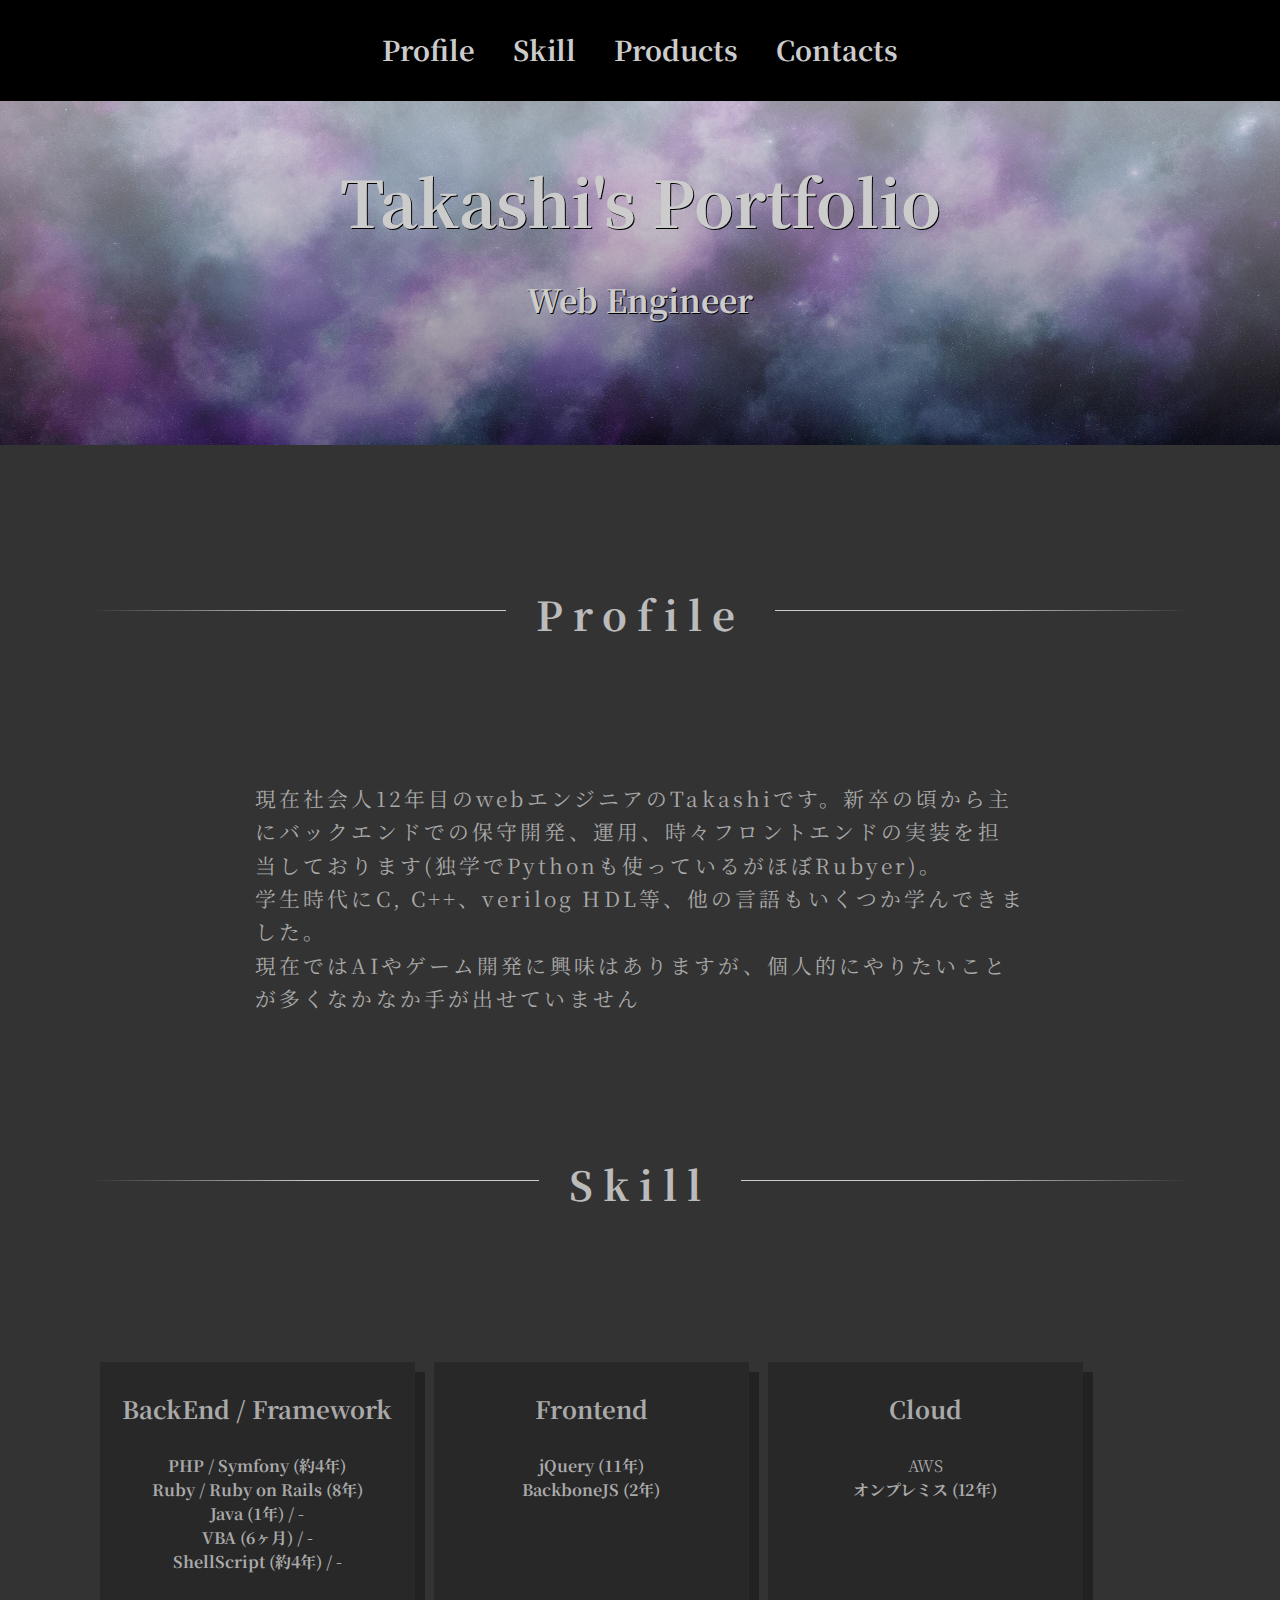
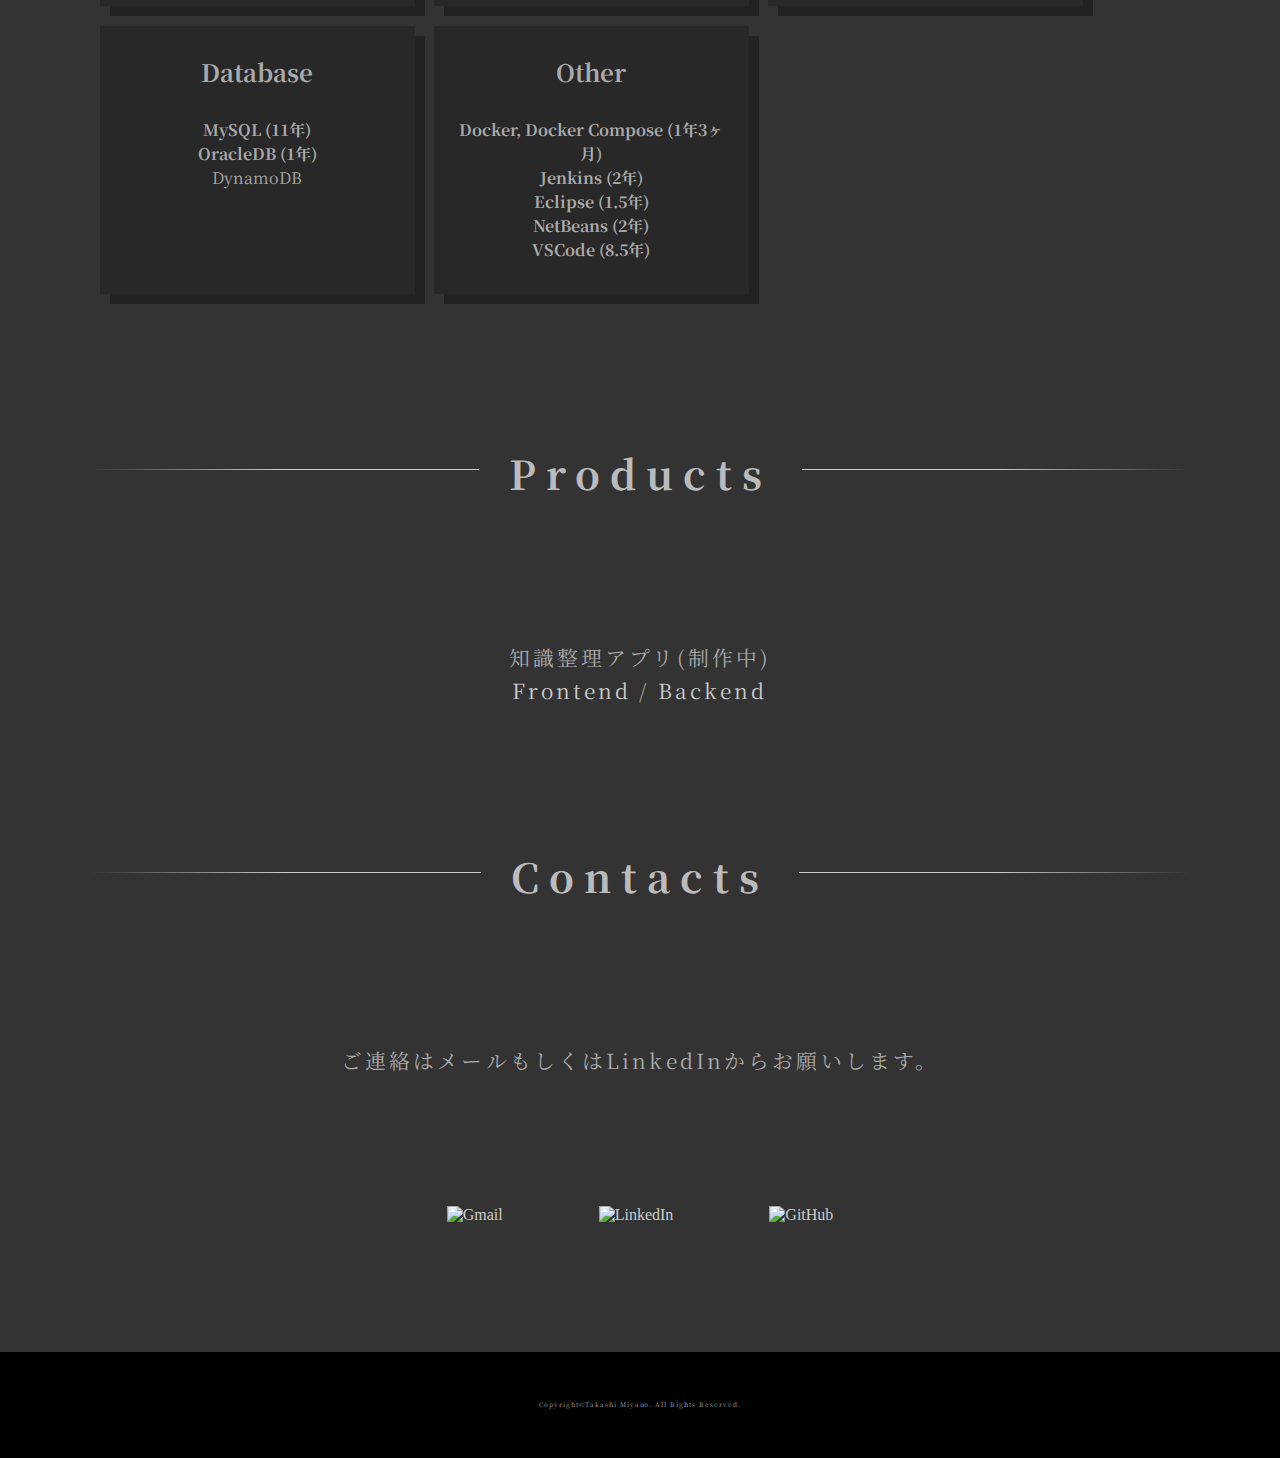
==== index.html @ bc0b6e0c "年数更新" ====
<!DOCTYPE html>
<html>
  <head>
    <meta charset="utf-8">
    <meta name="description" content="Web Engineer Takashi portfolio - Takashiのポートフォリオ">
    <meta name="viewport" content="width=device-width,initial-scale=1">
    <link rel="stylesheet" href="https://cdnjs.cloudflare.com/ajax/libs/normalize/8.0.0/normalize.css">
    <link rel="stylesheet" href="css/index.css">
    <link rel="stylesheet" href="css/media.css">
    <link rel="icon" type="image/svg+xml" href="images/favicon.svg">
    <link rel="preconnect" href="https://fonts.googleapis.com">
    <link rel="preconnect" href="https://fonts.gstatic.com" crossorigin>
    <link rel="stylesheet" href="https://fonts.googleapis.com/css2?family=Noto+Serif+JP:wght@200&display=swap">
    <title>Takashi's Portfolio</title>
  </head>
  <body>
    <header>
      <nav class="menu-wrap">
        <ul class="menu">
          <li><a class="sp-char-mini" href="#profile">Profile</a></li>
          <li><a class="sp-char-mini" href="#skill">Skill</a></li>
          <li><a class="sp-char-mini" href="#products">Products</a></li>
          <li><a class="sp-char-mini" href="#contacts">Contacts</a></li>
        </ul>
      </nav>
    </header>

    <h1>Takashi's Portfolio</h1>
    <main class="container">
      <h2 id="profile">Profile</h2>
      <section class="flex-contents-center">
        <p class="sentenses-only sp-char">現在社会人12年目のwebエンジニアのTakashiです。新卒の頃から主にバックエンドでの保守開発、運用、時々フロントエンドの実装を担当しております(独学でPythonも使っているがほぼRubyer)。<br>
        学生時代にC, C++、verilog HDL等、他の言語もいくつか学んできました。<br>
        現在ではAIやゲーム開発に興味はありますが、個人的にやりたいことが多くなかなか手が出せていません
      </section>

      <h2 id="skill">Skill</h2>
      <section class="flex-contents">
        <article class="skillbox">
          <h3>BackEnd / Framework</h3>
          <ul>
            <li><b>PHP / Symfony (約4年)</b></li>
            <li><b>Ruby / Ruby on Rails (8年)</b></li>
            <li><b>Java (1年) / -</b></li>
            <li><b>VBA (6ヶ月) / -</b></li>
            <li><b>ShellScript (約4年) / -</b></li>
          </ul>
        </article>
        <article class="skillbox">
          <h3>Frontend</h3>
          <ul>
            <li><b>jQuery (11年)</b></li>
            <li><b>BackboneJS (2年)</b></li>
          </ul>
        </article>
        <article class="skillbox">
          <h3>Cloud</h3>
          <ul>
            <li>AWS</li>
            <li><b>オンプレミス (12年)</b></li>
          </ul>
        </article>
        <article class="skillbox">
          <h3>Database</h3>
          <ul>
            <li><b>MySQL (11年)</b></li>
            <li><b>OracleDB (1年)</b></li>
            <li>DynamoDB</li>
          </ul>
        </article>
        <article class="skillbox">
          <h3>Other</h3>
          <ul>
            <li><b>Docker, Docker Compose (1年3ヶ月)</b></li>
            <li><b>Jenkins (2年)</b></li>
            <li><b>Eclipse (1.5年)</b></li>
            <li><b>NetBeans (2年)</b></li>
            <li><b>VSCode (8.5年)</b></li>
          </ul>
        </article>
      </section>

      <h2 id="products">Products</h2>
      <section class="flex-contents-center">
        <p class="sentenses-only align-center sp-char">知識整理アプリ(制作中)</p>
      </section>
      <section class="flex-contents-center">
          <p class="sentenses-only align-center sp-char">
            <a href="https://github.com/notwo/youknowFrontend" target="_blank">Frontend</a>
            /
            <a href="https://github.com/notwo/youknow" target="_blank">Backend</a>
          </p>
      </section>

      <h2 id="contacts">Contacts</h2>
      <section class="flex-contents-center">
        <p class="sentenses-only sp-char align-center">ご連絡はメールもしくはLinkedInからお願いします。</p>
      </section>
      <section class="flex-contents-center contacts">
        <article class="mail">
          <a class="align-center" href="mailto:77gecco@gmai.com?subject=&body=お問い合わせ内容">
            <img src="http://dpqf1kwnvi1be.cloudfront.net/googlemail-128.png" alt="Gmail">
          </a>
        </article>
        <article class="sns">
          <a href="https://www.linkedin.com/in/takashi-miyano-webd" target="_blank">
            <img src="http://dpqf1kwnvi1be.cloudfront.net/LinkedIn-Logos/LI-In-Bug.png" alt="LinkedIn">
          </a>
        </article>
        <article class="github">
          <a href="https://github.com/notwo" target="_blank">
            <img src="https://dpqf1kwnvi1be.cloudfront.net/github-mark/github-mark-white.svg" alt="GitHub">
          </a>
        </article>
      </section>
    </main>
    <footer>
      <p class="copyright align-center">Copyright©Takashi Miyano. All Rights Reserved.</p>
    </footer>
  </body>
</html>
---- css/index.css ----
* {
  margin: 0;
  padding: 0;
}

html {
  background-color: #333333;
}

/*
 * ナビゲーションメニュー
 */
header {
  position: fixed;
  width: 100%;
  top: 0;
  z-index: 1000;
  display: flex;
  justify-content: center;
  background-color: black;
  color: white;
}
.menu-wrap {
  padding: 0.7em;
}
ul.menu {
  display: flex;
  align-items: center;
}
ul.menu li {
  padding: 0.7em;
  font-size: 1.7rem;
  font-weight: 700;
}

ol,ul {
  list-style: none;
}

/*
 * メインコンテンツ
 */
.container {
  margin: 0 auto;
  max-width: 1100px;
}

.container h2 {
  display: flex;
  justify-content: center;
}
.container h2:before {
  flex-grow: 0.5;
  content: "　";
  height: 1px;
  background:linear-gradient(left, #333333, #CCC, #CCC);
  background:-webkit-linear-gradient(left, #333333, #CCC, #CCC);
  background:-moz-linear-gradient(left, #333333, #CCC, #CCC);
  position: relative;
  margin-right: 30px;
  top: 25px;
}
.container h2:after {
  flex-grow: 0.5;
  content: "　";
  height: 1px;
  background:linear-gradient(left, #CCC, #CCC, #333333);
  background:-webkit-linear-gradient(left, #CCC, #CCC, #333333);
  background:-moz-linear-gradient(left, #CCC, #CCC, #333333);
  position: relative;
  margin-left: 30px;
  top: 25px;
}

.flex-contents {
  display: flex;
  justify-content: start;
  flex-wrap: wrap;
}
.flex-contents-center {
  display: flex;
  justify-content: center;
  flex-wrap: wrap;
}

.skillbox {
  width: calc(30% - 15px);
  margin: 0.6em;
  background-color: rgb(40,40,40);
  box-shadow: 10px 10px 0 #222222;
}
.skillbox p {
  padding: 1em;
}
.skillbox ul {
  padding: 0 1em;
  margin-bottom: 2em;
  text-align: center;
}

.sentenses-only {
  font-size: 1.3rem;
  width: 70%;
}

.align-center {
  text-align: center;
}

.contacts {
  margin: 8em 0;
}
.contacts article {
  margin: 0 3em;
}
.mail {
}
.sns {
}
.sns img {
  width: 117.5925px;
  height: 100px;
}

.copyright {
  font-size: 0.4rem;
}

footer {
  padding: 3em;
  background-color: black;
}

/*
 * 基本タグ
 */
h1 {
  text-align: center;
  text-shadow: 1px 1px 0 #000;
  padding: 2.4em 0;
  font-size: 4rem;
  font-family: 'Noto Serif JP', serif;
  color: #CCCCCC;
  background: linear-gradient(rgba(255, 255, 255, 0.7), rgba(0, 0, 0, 0.4)), url('../images/galaxy.webp');
  background: -moz-linear-gradient(rgba(255, 255, 255, 0.7), rgba(0, 0, 0, 0.4)), url('../images/galaxy.webp');
  background: -webkit-linear-gradient(rgba(255, 255, 255, 0.7), rgba(0, 0, 0, 0.4)), url('../images/galaxy.webp');
  background-repeat: no-repeat;
  background-size: cover;
}
h1::after{
  content:"Web Engineer";
  display: block;
  font-size: 2rem;
  position: relative;
  top: 30px;
}
h2 {
  text-align: center;
  padding: 3.5em 0;
  font-size: 2.5rem;
  font-family: 'Noto Serif JP', serif;
  color: #BBBBBB;
  letter-spacing: 0.25em;
}
h3 {
  text-align: center;
  padding: 1.2em 0;
  font-size: 1.5rem;
  font-family: 'Noto Serif JP', serif;
  color: #AAAAAA;
}
a {
  text-decoration: none;
  color: #CCC;
}
a:hover {
  opacity: 0.6;
}
li {
  color: #AAA;
  line-height: 1.5em;
  font-family: 'Noto Serif JP', serif;
}
p {
  color: #AAA;
  line-height: 1.6em;
  letter-spacing: .15em;
  font-family: 'Noto Serif JP', serif;
}
---- css/media.css ----
/* sp */
@media screen and (max-width: 414px) {
  .sp-char {
    font-size: 1.3rem;
  }
  .sp-char-mini {
    font-size: 1rem;
  }

  ul.menu li {
    padding: 0.15em 0.3em;
  }

  .flex-contents {
    display: flex;
    justify-content: start;
    flex-wrap: wrap;
  }
  .skillbox {
    width: calc(100% - 5px);
    margin: 0.6em;
  }
  .skillbox p {
    font-size: 1.2rem;
    padding: 0.9em;
  }

  .sentenses-only {
    font-size: 1.2rem;
    width: 80%;
    padding-bottom: 2em;
  }

  .contacts {
    margin: 2em 0;
  }

  .contacts article {
    margin: 0 1.5em;
  }

  footer {
    margin-top: 5em;
  }

  .copyright {
    font-size: 0.7rem;
  }

  h1 {
    margin: 0 0;
    padding: 1.8em 0;
  }
  h2 {
    padding: 3.3em 0;
    letter-spacing: .0em;
  }
  h3 {
    padding-bottom: 0.7em;
  }
}

/* tablet */
@media screen and (min-width: 415px) and (max-width: 1024px) {
  ul.menu li {
    padding: 0.4em;
    font-size: 1.4rem;
    font-weight: 700;
  }

  .skillbox {
    width: calc(45% - 10px);
    margin: 0.6em;
  }
  .skillbox p {
    font-size: 1.2rem;
    padding: 0.9em;
  }

  .contacts {
    margin: 4em 0;
  }

  .contacts article {
    margin: 0 1.5em;
  }

  .copyright {
    font-size: 0.8rem;
  }

  h1 {
    margin: 0 0;
    padding: 1.8em 0;
  }
}
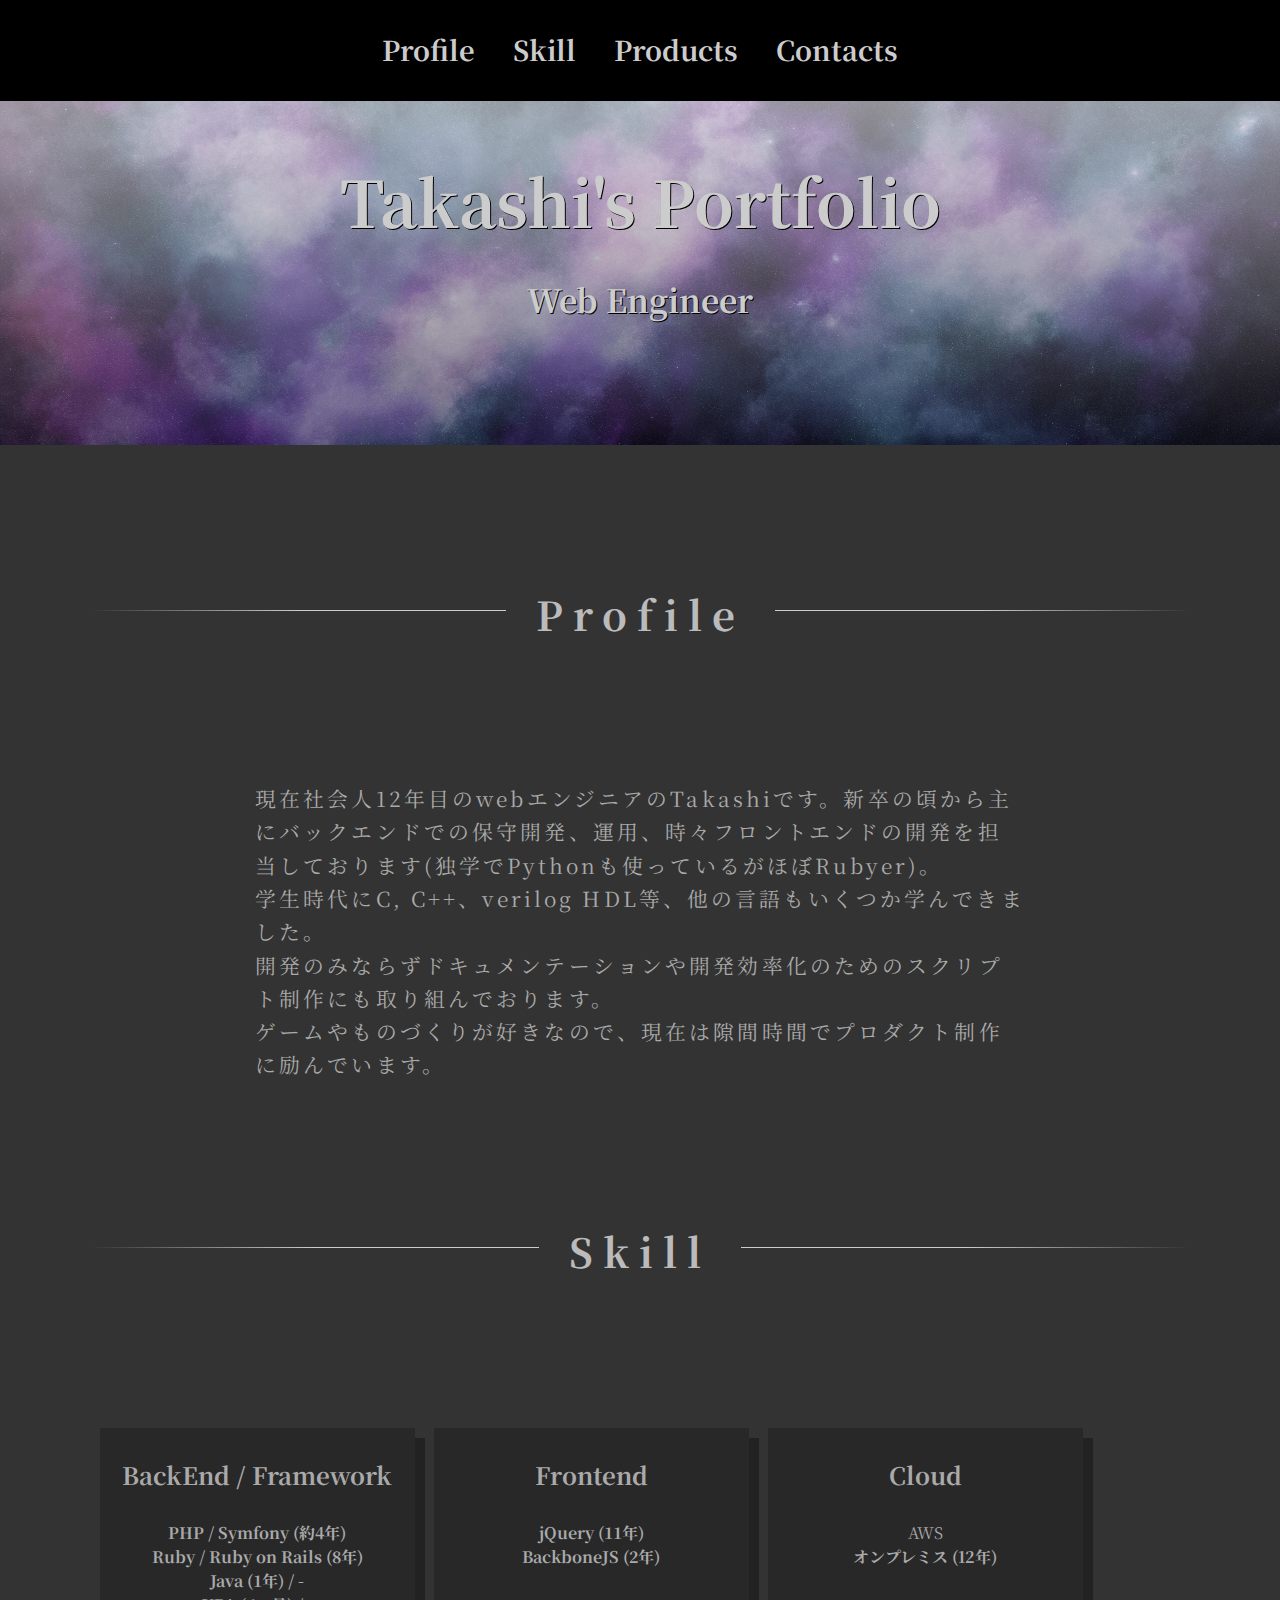
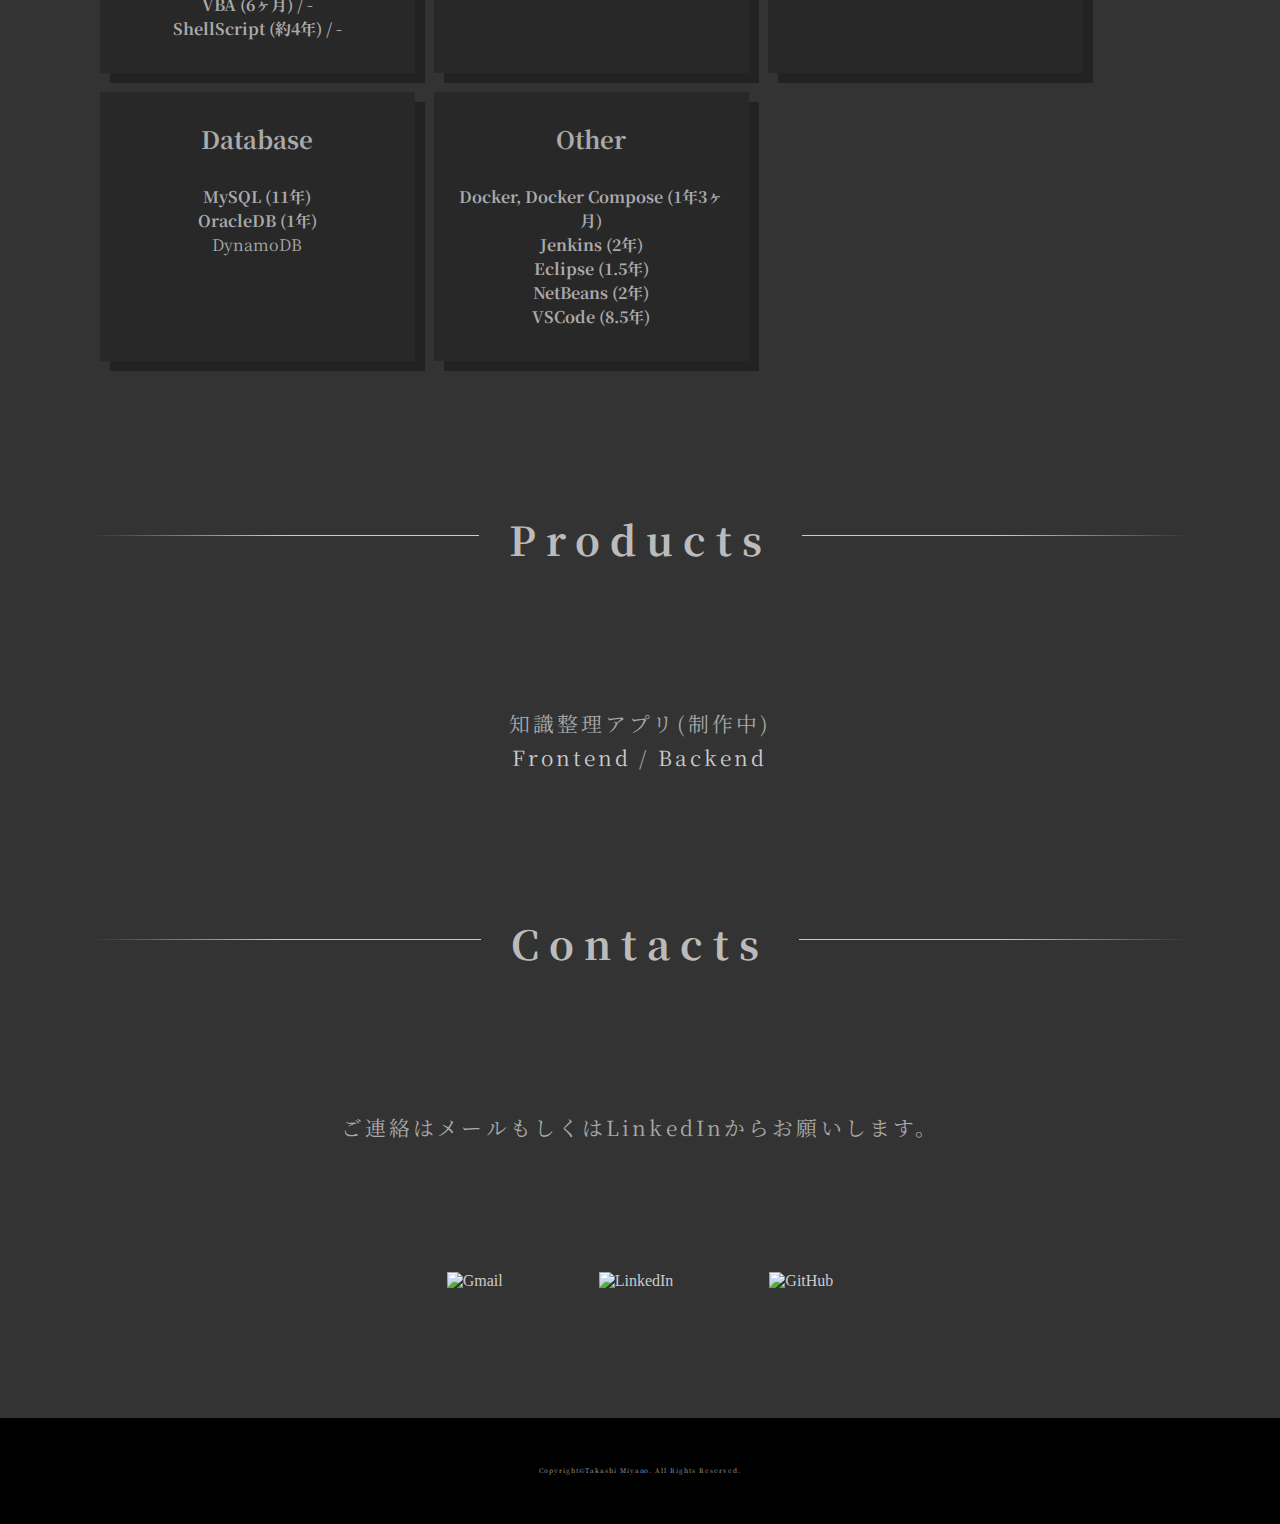
==== commit 8f8e2061: "遅延読み込み実装" ====
--- a/index.html
+++ b/index.html
@@ -5,7 +5,7 @@
     <meta name="description" content="Web Engineer Takashi portfolio - Takashiのポートフォリオ">
     <meta name="viewport" content="width=device-width,initial-scale=1">
     <link rel="stylesheet" href="https://cdnjs.cloudflare.com/ajax/libs/normalize/8.0.0/normalize.css">
-    <link rel="stylesheet" href="css/index.css">
+    <link rel="stylesheet" href="css/index.css" media="print" onload="this.media='all'">
     <link rel="stylesheet" href="css/media.css">
     <link rel="icon" type="image/svg+xml" href="images/favicon.svg">
     <link rel="preconnect" href="https://fonts.googleapis.com">
@@ -29,9 +29,10 @@
     <main class="container">
       <h2 id="profile">Profile</h2>
       <section class="flex-contents-center">
-        <p class="sentenses-only sp-char">現在社会人12年目のwebエンジニアのTakashiです。新卒の頃から主にバックエンドでの保守開発、運用、時々フロントエンドの実装を担当しております(独学でPythonも使っているがほぼRubyer)。<br>
+        <p class="sentenses-only sp-char">現在社会人12年目のwebエンジニアのTakashiです。新卒の頃から主にバックエンドでの保守開発、運用、時々フロントエンドの開発を担当しております(独学でPythonも使っているがほぼRubyer)。<br>
         学生時代にC, C++、verilog HDL等、他の言語もいくつか学んできました。<br>
-        現在ではAIやゲーム開発に興味はありますが、個人的にやりたいことが多くなかなか手が出せていません
+        開発のみならずドキュメンテーションや開発効率化のためのスクリプト制作にも取り組んでおります。<br>
+        ゲームやものづくりが好きなので、現在は隙間時間でプロダクト制作に励んでいます。
       </section>
 
       <h2 id="skill">Skill</h2>
@@ -99,17 +100,17 @@
       <section class="flex-contents-center contacts">
         <article class="mail">
           <a class="align-center" href="mailto:77gecco@gmai.com?subject=&body=お問い合わせ内容">
-            <img src="http://dpqf1kwnvi1be.cloudfront.net/googlemail-128.png" alt="Gmail">
+            <img src="http://dpqf1kwnvi1be.cloudfront.net/googlemail-128.png" loading="lazy" alt="Gmail">
           </a>
         </article>
         <article class="sns">
           <a href="https://www.linkedin.com/in/takashi-miyano-webd" target="_blank">
-            <img src="http://dpqf1kwnvi1be.cloudfront.net/LinkedIn-Logos/LI-In-Bug.png" alt="LinkedIn">
+            <img src="http://dpqf1kwnvi1be.cloudfront.net/LinkedIn-Logos/LI-In-Bug.png" loading="lazy" alt="LinkedIn">
           </a>
         </article>
         <article class="github">
           <a href="https://github.com/notwo" target="_blank">
-            <img src="https://dpqf1kwnvi1be.cloudfront.net/github-mark/github-mark-white.svg" alt="GitHub">
+            <img src="https://dpqf1kwnvi1be.cloudfront.net/github-mark/github-mark-white.svg" loading="lazy" alt="GitHub">
           </a>
         </article>
       </section>
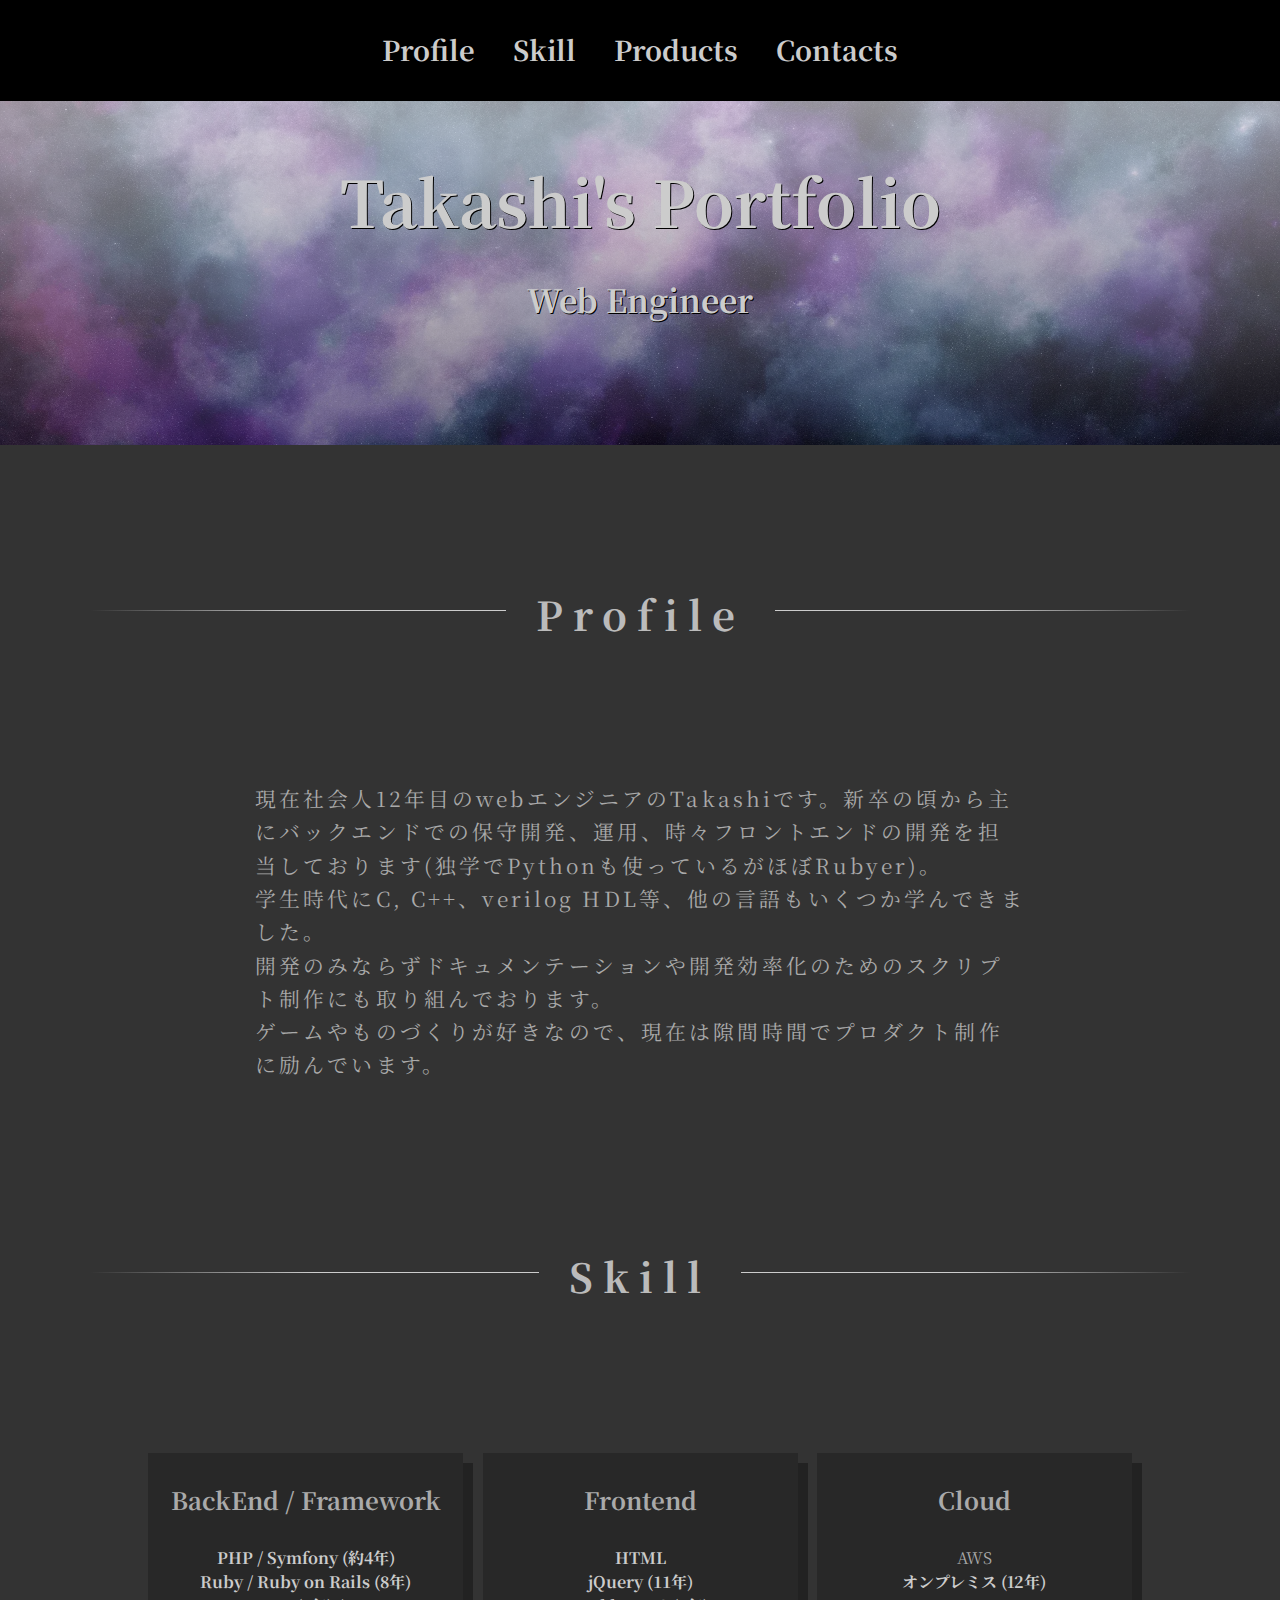
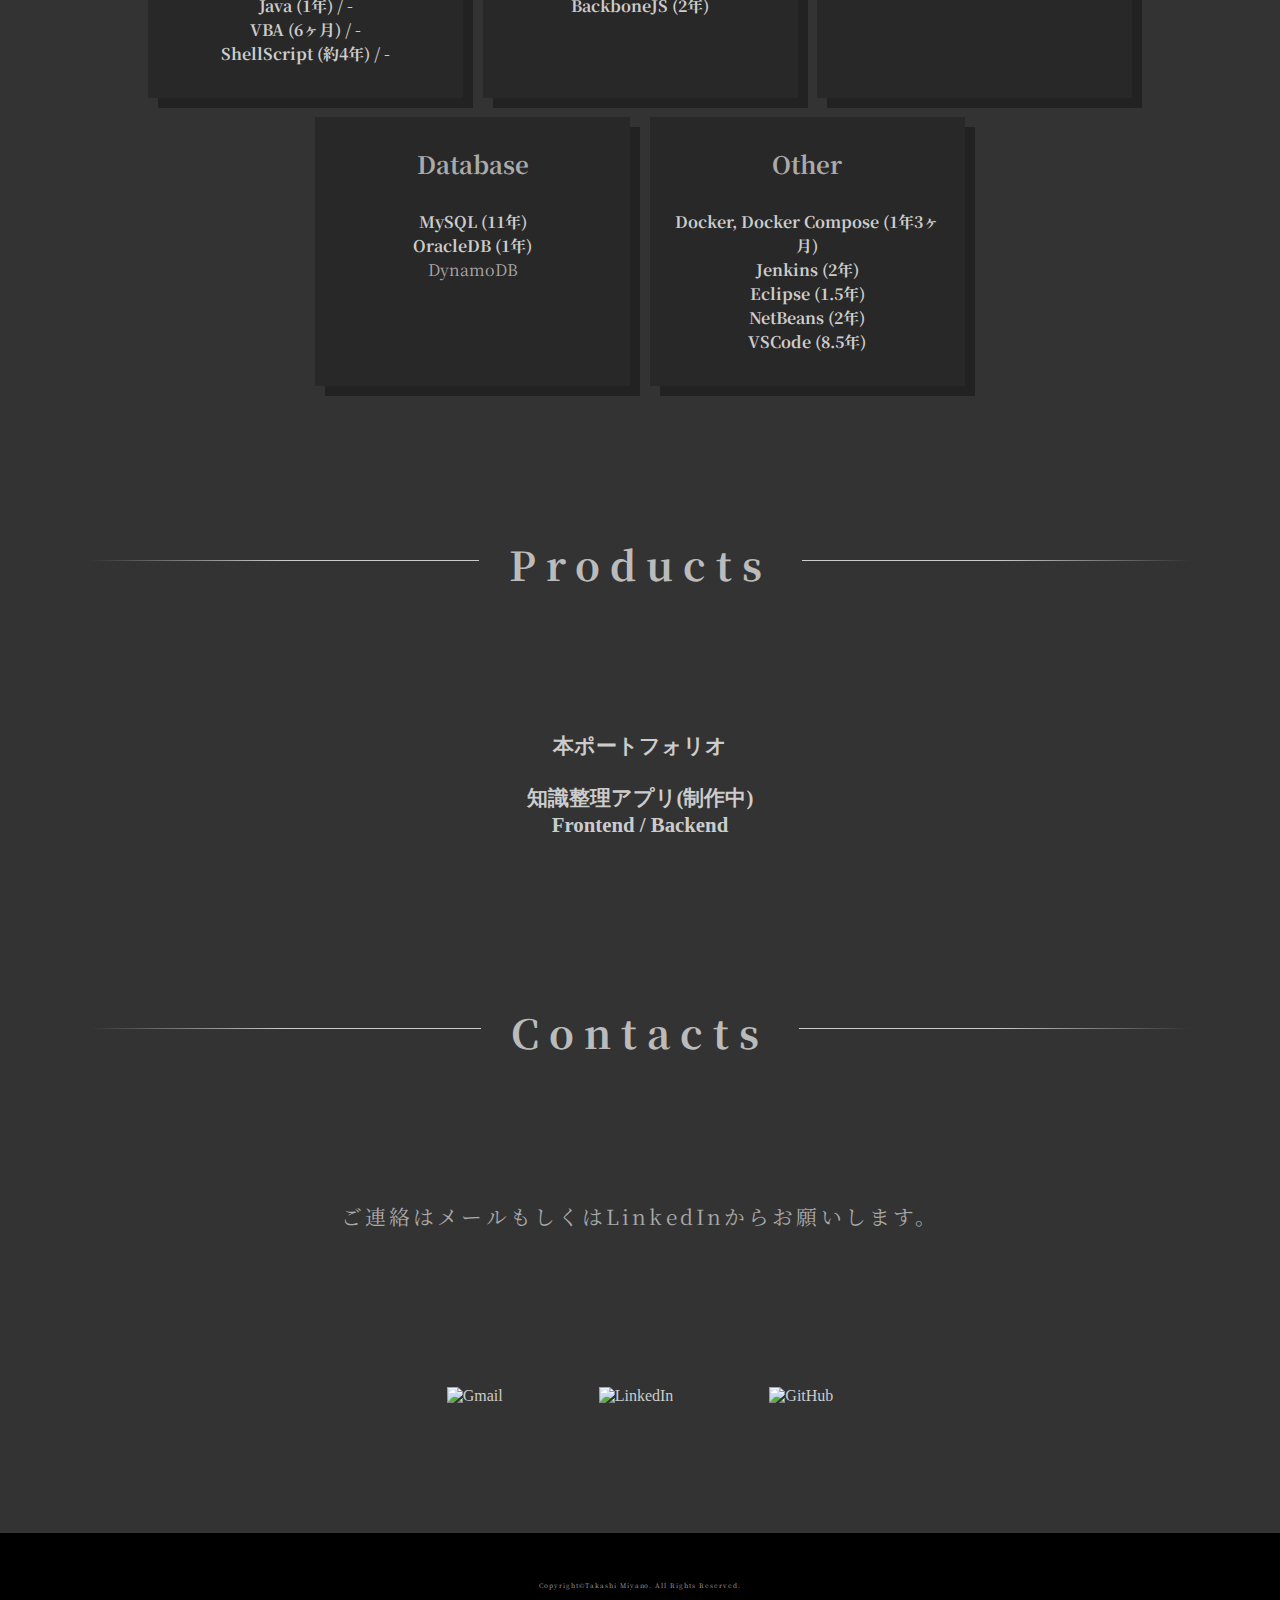
==== commit d46ce8e1: "デザイン修正" ====
--- a/index.html
+++ b/index.html
@@ -36,7 +36,7 @@
       </section>
 
       <h2 id="skill">Skill</h2>
-      <section class="flex-contents">
+      <section class="flex-contents-center">
         <article class="skillbox">
           <h3>BackEnd / Framework</h3>
           <ul>
@@ -50,6 +50,7 @@
         <article class="skillbox">
           <h3>Frontend</h3>
           <ul>
+            <li><b>HTML</b></li>
             <li><b>jQuery (11年)</b></li>
             <li><b>BackboneJS (2年)</b></li>
           </ul>
@@ -83,14 +84,14 @@
 
       <h2 id="products">Products</h2>
       <section class="flex-contents-center">
-        <p class="sentenses-only align-center sp-char">知識整理アプリ(制作中)</p>
+        <b class="sentenses-only align-center sp-char"><a href="https://github.com/notwo/portfolio" target="_blank">本ポートフォリオ</a></b>
       </section>
-      <section class="flex-contents-center">
-          <p class="sentenses-only align-center sp-char">
-            <a href="https://github.com/notwo/youknowFrontend" target="_blank">Frontend</a>
-            /
-            <a href="https://github.com/notwo/youknow" target="_blank">Backend</a>
-          </p>
+      <section class="flex-contents-column">
+        <b class="sentenses-only align-center sp-char">知識整理アプリ(制作中)<br>
+          <a href="https://github.com/notwo/youknowFrontend" target="_blank">Frontend</a>
+          /
+          <a href="https://github.com/notwo/youknow" target="_blank">Backend</a>
+        </b>
       </section>
 
       <h2 id="contacts">Contacts</h2>
--- a/css/index.css
+++ b/css/index.css
@@ -82,6 +82,16 @@
   justify-content: center;
   flex-wrap: wrap;
 }
+.flex-contents-column {
+  display: flex;
+  align-items: center;
+  flex-direction: column;
+  flex-wrap: wrap;
+}
+.flex-contents-child {
+  padding: 2rem 0;
+  font-size: .8rem;
+}
 
 .skillbox {
   width: calc(30% - 15px);
@@ -99,6 +109,7 @@
 }
 
 .sentenses-only {
+  padding-bottom: 1.2em;
   font-size: 1.3rem;
   width: 70%;
 }
@@ -187,3 +198,7 @@
   letter-spacing: .15em;
   font-family: 'Noto Serif JP', serif;
 }
+b {
+  line-height: 1.3em;
+  color: #CCC;
+}
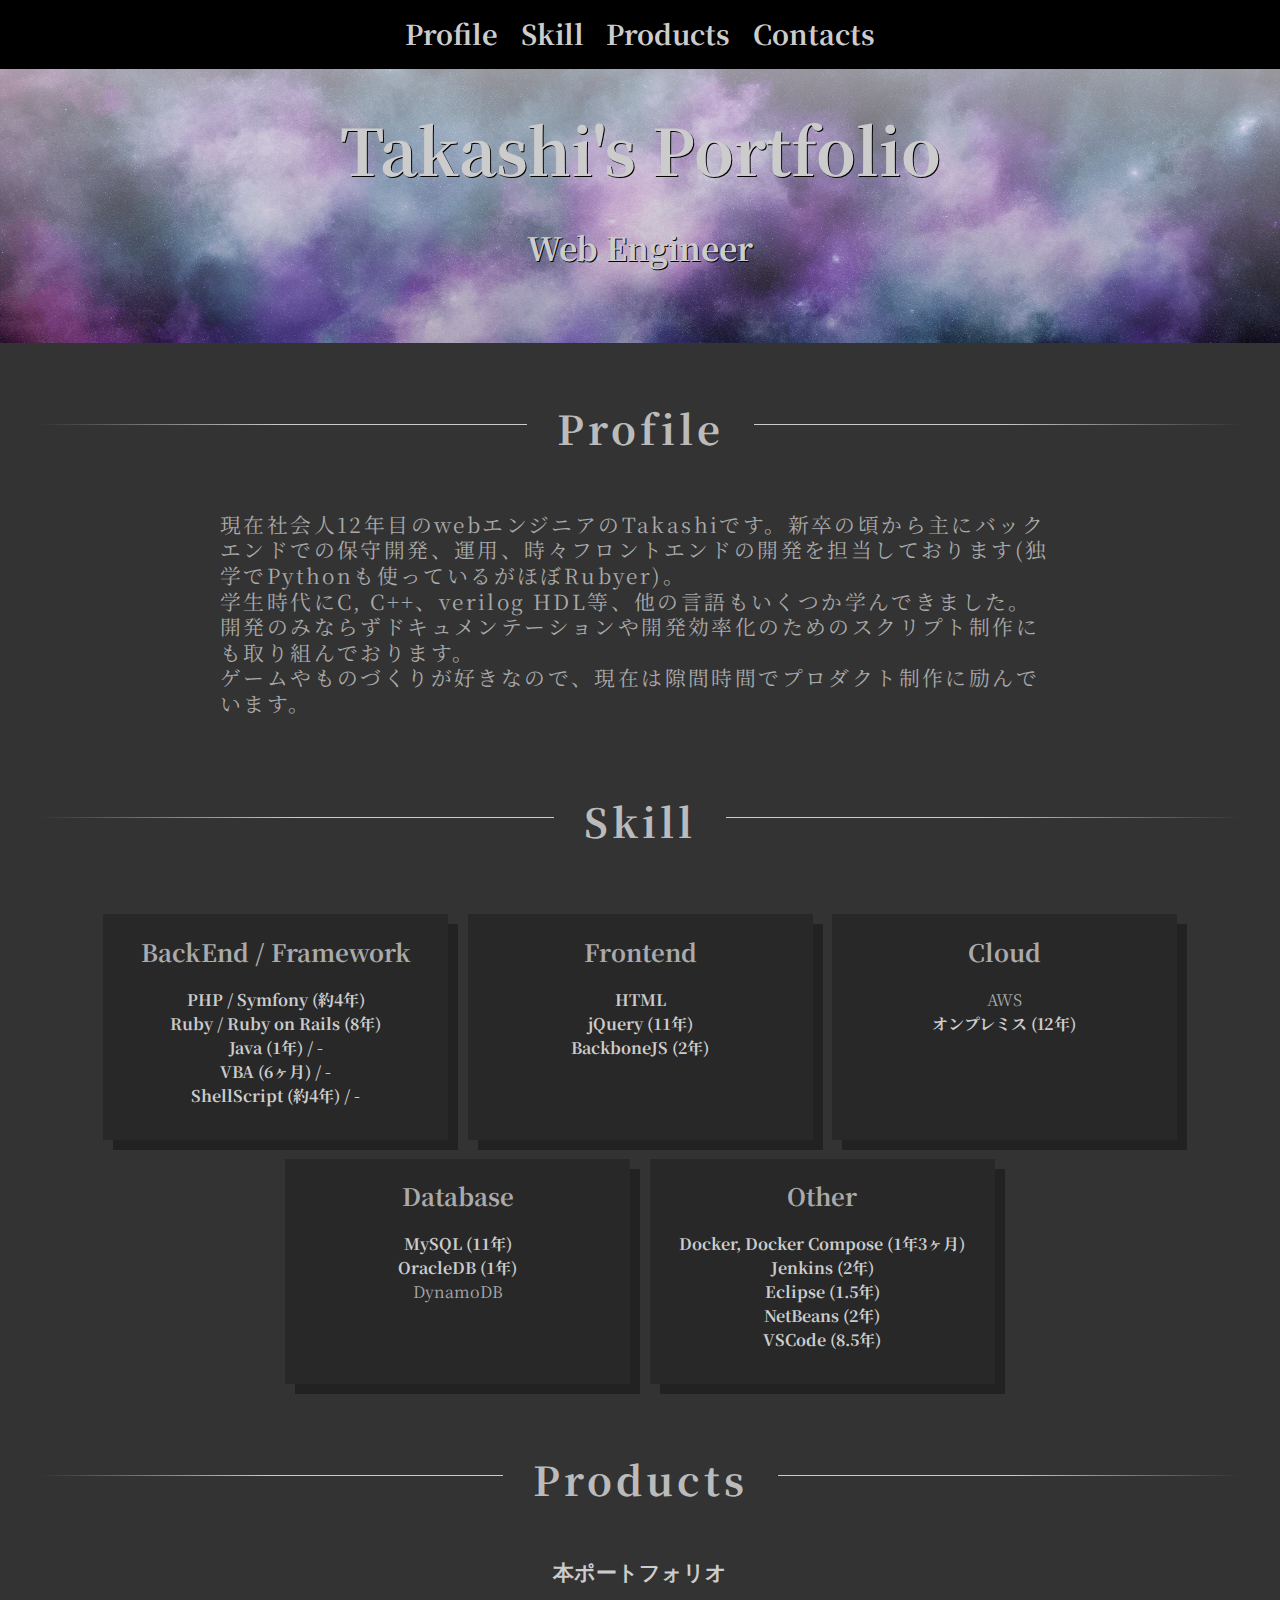
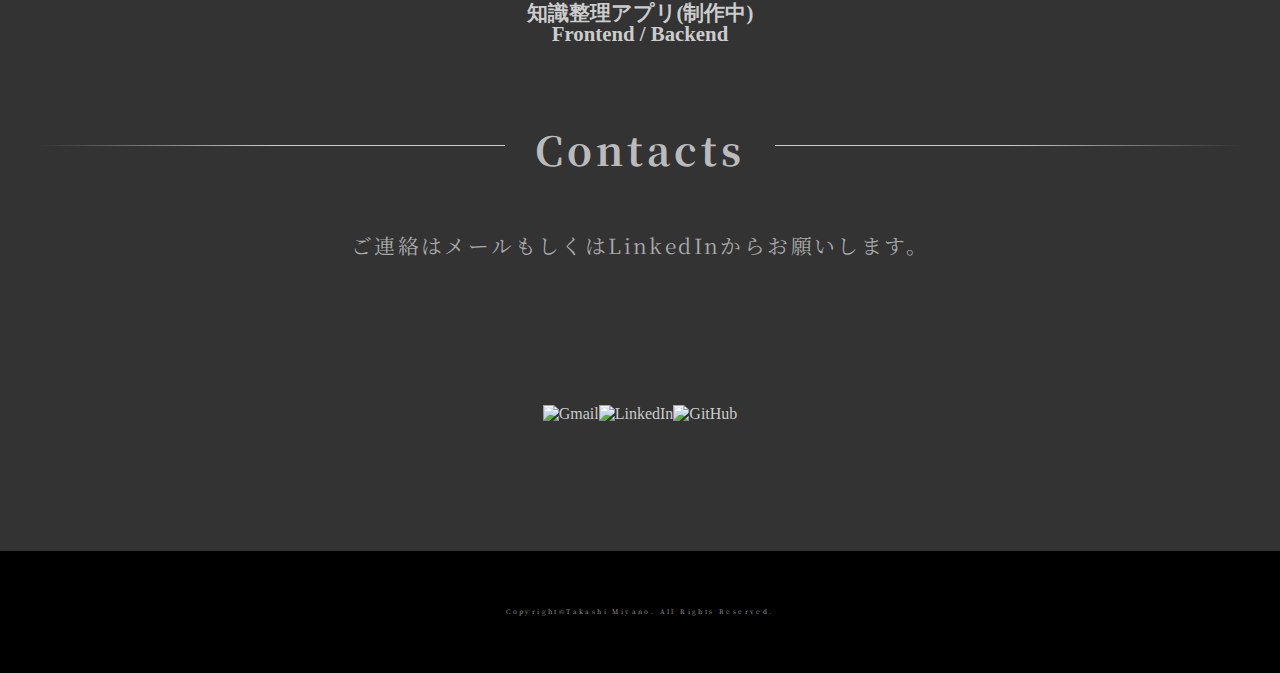
==== commit 498d30c1: "spメニューデザイン変更" ====
--- a/index.html
+++ b/index.html
@@ -23,6 +23,25 @@
           <li><a class="sp-char-mini" href="#contacts">Contacts</a></li>
         </ul>
       </nav>
+
+      <button class="sp-navButton">
+        <span class="sp-navItem"></span>
+        <span class="sp-navItem"></span>
+        <span class="sp-navItem"></span>
+        <span class="sp-navMenu c-color--white">MENU</span>
+        <span class="sp-navClose c-color--white">CLOSE</span>
+      </button>
+
+      <section class="sp-navOverlay">
+        <nav class="sp-menu-wrap">
+          <ul class="sp-menu">
+            <li><a class="sp-char-mini sp-close-link" href="#profile">Profile</a></li>
+            <li><a class="sp-char-mini sp-close-link" href="#skill">Skill</a></li>
+            <li><a class="sp-char-mini sp-close-link" href="#products">Products</a></li>
+            <li><a class="sp-char-mini sp-close-link" href="#contacts">Contacts</a></li>
+          </ul>
+        </nav>
+      </section>
     </header>
 
     <h1>Takashi's Portfolio</h1>
@@ -99,25 +118,27 @@
         <p class="sentenses-only sp-char align-center">ご連絡はメールもしくはLinkedInからお願いします。</p>
       </section>
       <section class="flex-contents-center contacts">
-        <article class="mail">
+        <section class="mail">
           <a class="align-center" href="mailto:77gecco@gmai.com?subject=&body=お問い合わせ内容">
             <img src="http://dpqf1kwnvi1be.cloudfront.net/googlemail-128.png" loading="lazy" alt="Gmail">
           </a>
-        </article>
-        <article class="sns">
+        </section>
+        <section class="sns">
           <a href="https://www.linkedin.com/in/takashi-miyano-webd" target="_blank">
             <img src="http://dpqf1kwnvi1be.cloudfront.net/LinkedIn-Logos/LI-In-Bug.png" loading="lazy" alt="LinkedIn">
           </a>
-        </article>
-        <article class="github">
+        </section>
+        <section class="github">
           <a href="https://github.com/notwo" target="_blank">
             <img src="https://dpqf1kwnvi1be.cloudfront.net/github-mark/github-mark-white.svg" loading="lazy" alt="GitHub">
           </a>
-        </article>
+        </section>
       </section>
     </main>
     <footer>
       <p class="copyright align-center">Copyright©Takashi Miyano. All Rights Reserved.</p>
     </footer>
+
+    <script type="text/Javascript" src="js/index.js"></script>
   </body>
 </html>
--- a/css/index.css
+++ b/css/index.css
@@ -5,6 +5,15 @@
 
 html {
   background-color: #333333;
+}
+
+body.no_scroll{
+  overflow: hidden;
+}
+
+/* コンポーネント */
+.c-color--white {
+  color: white;
 }
 
 /*
@@ -21,16 +30,121 @@
   color: white;
 }
 .menu-wrap {
-  padding: 0.7em;
+  padding: 0.7rem;
 }
 ul.menu {
   display: flex;
   align-items: center;
 }
 ul.menu li {
-  padding: 0.7em;
+  padding: 0.7rem;
   font-size: 1.7rem;
   font-weight: 700;
+}
+
+.sp-navButton {
+  display: none;
+  position: absolute;
+  margin: 0 auto;
+  padding: .2rem;
+  top: 1.2rem;
+  bottom: 0;
+  right: 1.2rem;
+  width: 20px;
+  height: 30px;
+  border: none;
+  outline: none;
+  background: none;
+  font-weight: bold;
+  line-height: 1;
+  z-index: 10000;
+}
+
+.sp-navButton .sp-navItem {
+  position: absolute;
+  left: 0;
+  width: 100%;
+  height: 2px;
+  transition: all .15s;
+  background-color: #ffffff;
+}
+
+.sp-navButton .sp-navItem:nth-of-type(1) {
+  top: -5px;
+}
+.sp-navButton .sp-navItem:nth-of-type(2) {
+  top: 2.5px;
+}
+.sp-navButton .sp-navItem:nth-of-type(3) {
+  top: 10px;
+}
+
+.sp-navButton .sp-navMenu,
+.sp-navButton .sp-navClose {
+  display: block;
+  position: absolute;
+  bottom: 0;
+  left: -40%;
+  width: 34px;
+  height: 11px;
+  font-size: .7rem;
+}
+
+.sp-navButton .sp-navClose {
+  display: none;
+}
+
+.sp-navButton.sp-nav-open .sp-navItem {
+  height: 4px;
+  transition: all .15s;
+}
+.sp-navButton.sp-nav-open .sp-navItem:nth-of-type(1) {
+  top: 4px;
+  transform: rotate(45deg);
+}
+.sp-navButton.sp-nav-open .sp-navItem:nth-of-type(2) {
+  top: 4px;
+  transform: rotate(-45deg);
+}
+.sp-navButton.sp-nav-open .sp-navItem:nth-of-type(3) {
+  display: none;
+}
+.sp-navButton.sp-nav-open .sp-navMenu {
+  display: none;
+}
+.sp-navButton.sp-nav-open .sp-navClose {
+  display: block;
+}
+
+.sp-navOverlay {
+  position: fixed;
+  opacity: 0;
+  top: 0;
+  right: 0;
+  width: 0;
+  height: 100vh;
+  transition: all .15s;
+  z-index: 9999;
+  background-color: rgba(0,0,0,0.8);
+}
+.sp-navOverlay.visible {
+  width: 100%;
+  opacity: 1;
+}
+
+.sp-menu-wrap {
+  position: absolute;
+  display: flex;
+  flex-direction: column;
+  top: 20%;
+  width: 100%;
+  height: 100vh;
+  text-align: center;
+}
+
+.sp-menu li {
+  margin: 1rem 0;
+  font-size: 1.3rem;
 }
 
 ol,ul {
@@ -42,7 +156,7 @@
  */
 .container {
   margin: 0 auto;
-  max-width: 1100px;
+  max-width: 1200px;
 }
 
 .container h2 {
@@ -95,21 +209,21 @@
 
 .skillbox {
   width: calc(30% - 15px);
-  margin: 0.6em;
+  margin: 0.6rem;
   background-color: rgb(40,40,40);
   box-shadow: 10px 10px 0 #222222;
 }
 .skillbox p {
-  padding: 1em;
+  padding: 1rem;
 }
 .skillbox ul {
-  padding: 0 1em;
-  margin-bottom: 2em;
+  padding: 0 1rem;
+  margin-bottom: 2rem;
   text-align: center;
 }
 
 .sentenses-only {
-  padding-bottom: 1.2em;
+  padding-bottom: 1.2rem;
   font-size: 1.3rem;
   width: 70%;
 }
@@ -119,10 +233,10 @@
 }
 
 .contacts {
-  margin: 8em 0;
+  margin: 8rem 0;
 }
 .contacts article {
-  margin: 0 3em;
+  margin: 0 3rem;
 }
 .mail {
 }
@@ -138,7 +252,7 @@
 }
 
 footer {
-  padding: 3em;
+  padding: 3rem;
   background-color: black;
 }
 
@@ -148,16 +262,28 @@
 h1 {
   text-align: center;
   text-shadow: 1px 1px 0 #000;
-  padding: 2.4em 0;
+  padding: 6.4rem 0;
   font-size: 4rem;
   font-family: 'Noto Serif JP', serif;
   color: #CCCCCC;
-  background: linear-gradient(rgba(255, 255, 255, 0.7), rgba(0, 0, 0, 0.4)), url('../images/galaxy.webp');
-  background: -moz-linear-gradient(rgba(255, 255, 255, 0.7), rgba(0, 0, 0, 0.4)), url('../images/galaxy.webp');
-  background: -webkit-linear-gradient(rgba(255, 255, 255, 0.7), rgba(0, 0, 0, 0.4)), url('../images/galaxy.webp');
+  background: linear-gradient(rgba(255, 255, 255, 0.7), rgba(0, 0, 0, 0.2)), url('../images/galaxy.webp');
+  background: -moz-linear-gradient(rgba(255, 255, 255, 0.7), rgba(0, 0, 0, 0.2)), url('../images/galaxy.webp');
+  background: -webkit-linear-gradient(rgba(255, 255, 255, 0.7), rgba(0, 0, 0, 0.2)), url('../images/galaxy.webp');
   background-repeat: no-repeat;
   background-size: cover;
-}
+  animation: fadeIn .7s ease;
+}
+
+@keyframes fadeIn {
+  0%{
+    display: none;
+    opacity: 0;
+  }
+  100%{
+    opacity: 1;
+  }
+}
+
 h1::after{
   content:"Web Engineer";
   display: block;
@@ -167,15 +293,15 @@
 }
 h2 {
   text-align: center;
-  padding: 3.5em 0;
+  padding: 3.5rem 0;
   font-size: 2.5rem;
   font-family: 'Noto Serif JP', serif;
   color: #BBBBBB;
-  letter-spacing: 0.25em;
+  letter-spacing: 0.25rem;
 }
 h3 {
   text-align: center;
-  padding: 1.2em 0;
+  padding: 1.2rem 0;
   font-size: 1.5rem;
   font-family: 'Noto Serif JP', serif;
   color: #AAAAAA;
@@ -189,16 +315,16 @@
 }
 li {
   color: #AAA;
-  line-height: 1.5em;
+  line-height: 1.5rem;
   font-family: 'Noto Serif JP', serif;
 }
 p {
   color: #AAA;
-  line-height: 1.6em;
-  letter-spacing: .15em;
+  line-height: 1.6rem;
+  letter-spacing: .15rem;
   font-family: 'Noto Serif JP', serif;
 }
 b {
-  line-height: 1.3em;
+  line-height: 1.3rem;
   color: #CCC;
 }
--- a/css/media.css
+++ b/css/media.css
@@ -7,8 +7,25 @@
     font-size: 1rem;
   }
 
-  ul.menu li {
-    padding: 0.15em 0.3em;
+  header {
+    display: flex;
+    justify-content: end;
+    align-items: center;
+    height: 3.8rem;
+  }
+
+  .menu-wrap {
+    display: none;
+  }
+
+  .sp-navButton {
+    display: block;
+  }
+
+  .sp-menu li {
+    margin: 2.5rem 0;
+    font-size: 1.6rem;
+    font-weight: 400;
   }
 
   .flex-contents {
@@ -18,29 +35,29 @@
   }
   .skillbox {
     width: calc(100% - 5px);
-    margin: 0.6em;
+    margin: 0.6rem;
   }
   .skillbox p {
     font-size: 1.2rem;
-    padding: 0.9em;
+    padding: 0.9rem;
   }
 
   .sentenses-only {
     font-size: 1.2rem;
     width: 80%;
-    padding-bottom: 2em;
+    padding-bottom: 2rem;
   }
 
   .contacts {
-    margin: 2em 0;
+    margin: 2rem 0;
   }
 
   .contacts article {
-    margin: 0 1.5em;
+    margin: 0 1.5rem;
   }
 
   footer {
-    margin-top: 5em;
+    margin-top: 5rem;
   }
 
   .copyright {
@@ -49,40 +66,55 @@
 
   h1 {
     margin: 0 0;
-    padding: 1.8em 0;
+    padding: 4.6rem 0;
   }
   h2 {
-    padding: 3.3em 0;
-    letter-spacing: .0em;
+    padding: 3.3rem 0;
+    letter-spacing: .0rem;
   }
   h3 {
-    padding-bottom: 0.7em;
+    padding-bottom: 0.7rem;
   }
 }
 
 /* tablet */
 @media screen and (min-width: 415px) and (max-width: 1024px) {
-  ul.menu li {
-    padding: 0.4em;
-    font-size: 1.4rem;
-    font-weight: 700;
+  header {
+    display: flex;
+    justify-content: end;
+    align-items: center;
+    height: 3.8rem;
+  }
+
+  .menu-wrap {
+    display: none;
+  }
+
+  .sp-navButton {
+    display: block;
+  }
+
+  .sp-menu li {
+    margin: 2.5rem 0;
+    font-size: 1.6rem;
+    font-weight: 400;
   }
 
   .skillbox {
     width: calc(45% - 10px);
-    margin: 0.6em;
+    margin: 0.6rem;
   }
   .skillbox p {
     font-size: 1.2rem;
-    padding: 0.9em;
+    padding: 0.9rem;
   }
 
   .contacts {
-    margin: 4em 0;
+    margin: 4rem 0;
   }
 
   .contacts article {
-    margin: 0 1.5em;
+    margin: 0 1.5rem;
   }
 
   .copyright {
@@ -90,7 +122,7 @@
   }
 
   h1 {
-    margin: 0 0;
-    padding: 1.8em 0;
+    margin: 3rem 0;
+    padding: 5rem 0;
   }
 }
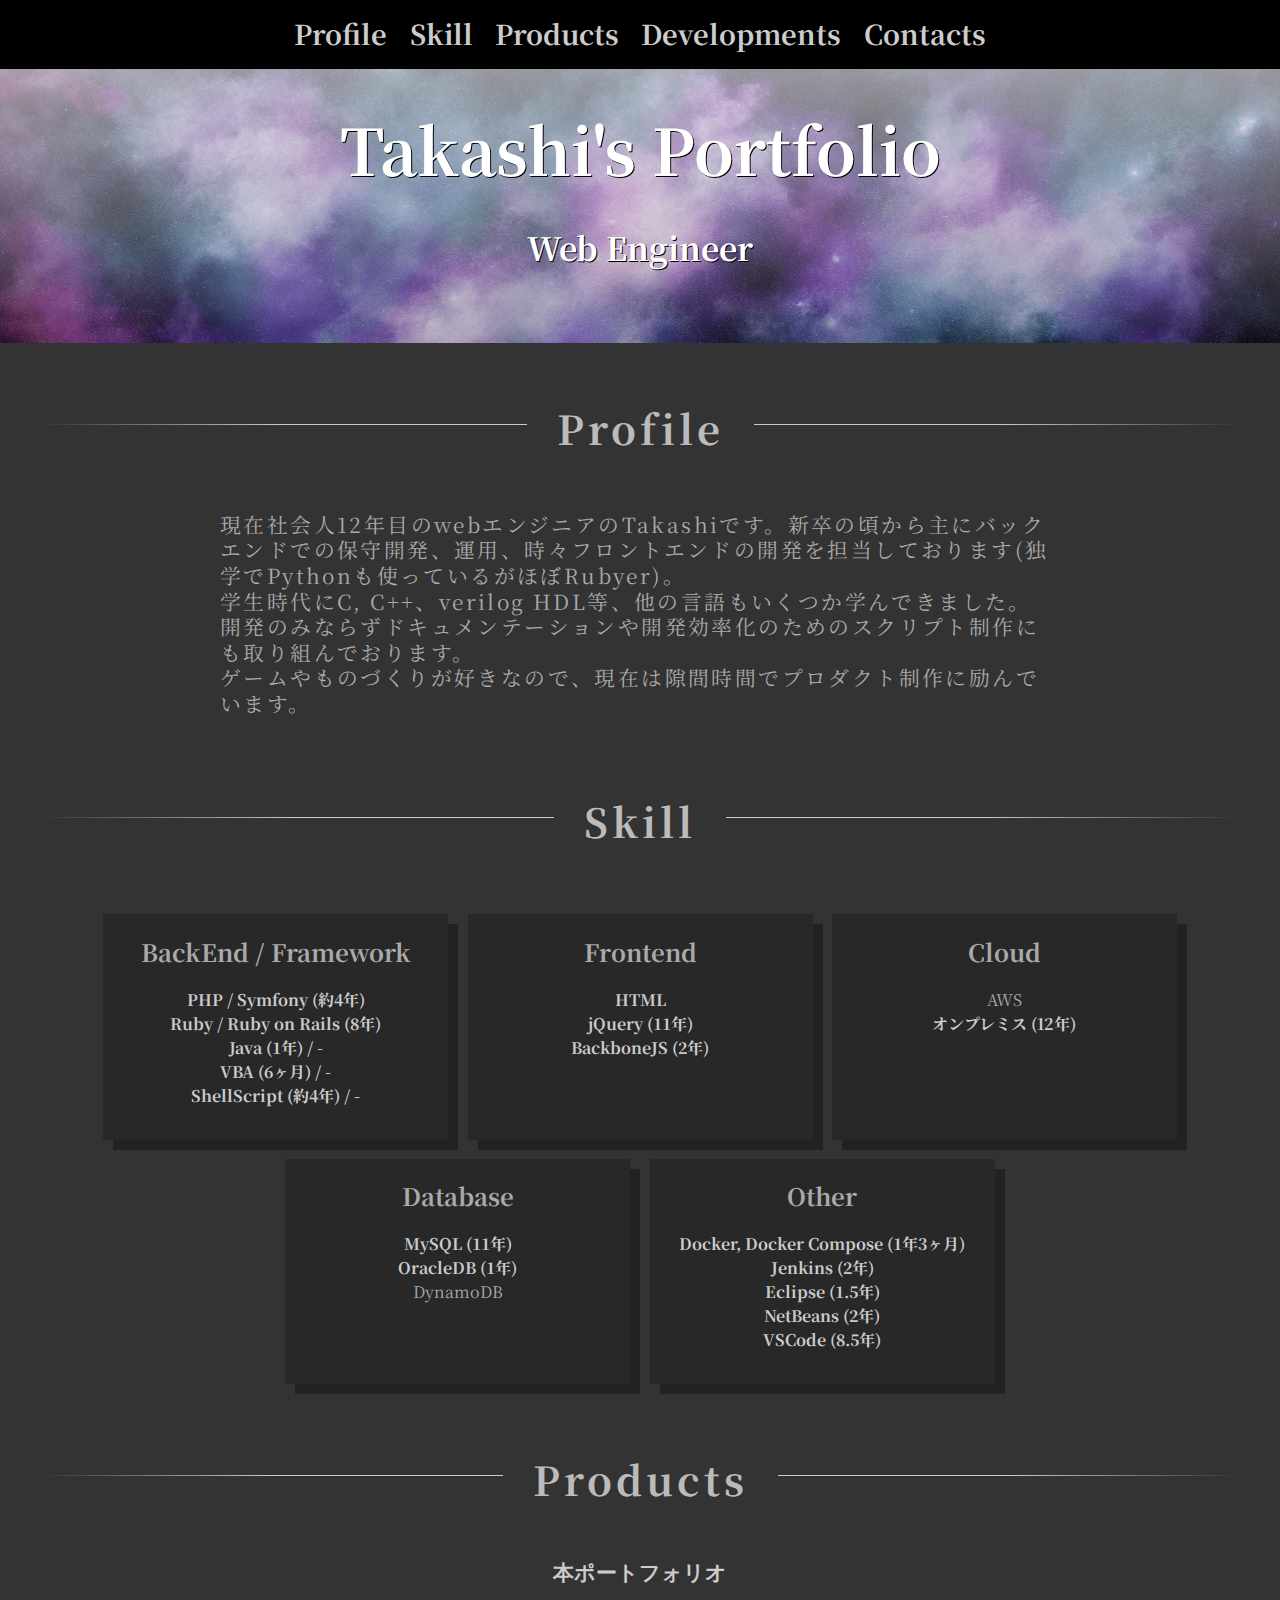
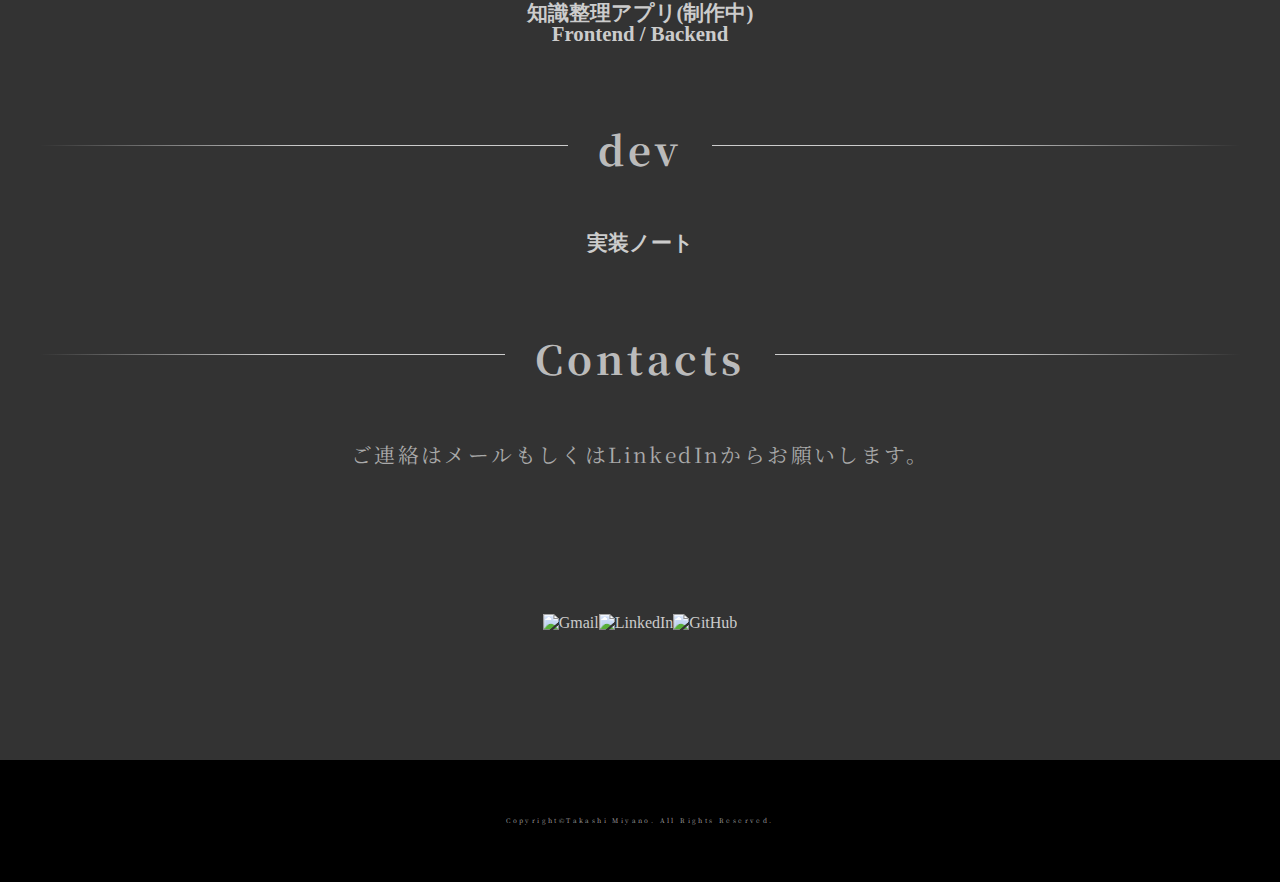
==== commit 97dcf73a: "development追加" ====
--- a/index.html
+++ b/index.html
@@ -6,7 +6,8 @@
     <meta name="viewport" content="width=device-width,initial-scale=1">
     <link rel="stylesheet" href="https://cdnjs.cloudflare.com/ajax/libs/normalize/8.0.0/normalize.css">
     <link rel="stylesheet" href="css/index.css" media="print" onload="this.media='all'">
-    <link rel="stylesheet" href="css/media.css">
+    <link rel="stylesheet" href="css/components.css">
+    <link rel="stylesheet" href="css/sp-nav.css">
     <link rel="icon" type="image/svg+xml" href="images/favicon.svg">
     <link rel="preconnect" href="https://fonts.googleapis.com">
     <link rel="preconnect" href="https://fonts.gstatic.com" crossorigin>
@@ -15,50 +16,52 @@
   </head>
   <body>
     <header>
-      <nav class="menu-wrap">
-        <ul class="menu">
-          <li><a class="sp-char-mini" href="#profile">Profile</a></li>
-          <li><a class="sp-char-mini" href="#skill">Skill</a></li>
-          <li><a class="sp-char-mini" href="#products">Products</a></li>
-          <li><a class="sp-char-mini" href="#contacts">Contacts</a></li>
+      <nav class="p-menuWrap">
+        <ul class="p-menu">
+          <li><a class="p-sp__charMini" href="#profile">Profile</a></li>
+          <li><a class="p-sp__charMini" href="#skill">Skill</a></li>
+          <li><a class="p-sp__charMini" href="#products">Products</a></li>
+          <li><a class="p-sp__charMini" href="#developments">Developments</a></li>
+          <li><a class="p-sp__charMini" href="#contacts">Contacts</a></li>
         </ul>
       </nav>
 
-      <button class="sp-navButton">
-        <span class="sp-navItem"></span>
-        <span class="sp-navItem"></span>
-        <span class="sp-navItem"></span>
-        <span class="sp-navMenu c-color--white">MENU</span>
-        <span class="sp-navClose c-color--white">CLOSE</span>
+      <button class="p-sp__navButton js-navButton">
+        <span class="p-sp__navItem"></span>
+        <span class="p-sp__navItem"></span>
+        <span class="p-sp__navItem"></span>
+        <span class="p-sp__navMenu c-color--white">MENU</span>
+        <span class="p-sp__navClose c-color--white">CLOSE</span>
       </button>
 
-      <section class="sp-navOverlay">
-        <nav class="sp-menu-wrap">
-          <ul class="sp-menu">
-            <li><a class="sp-char-mini sp-close-link" href="#profile">Profile</a></li>
-            <li><a class="sp-char-mini sp-close-link" href="#skill">Skill</a></li>
-            <li><a class="sp-char-mini sp-close-link" href="#products">Products</a></li>
-            <li><a class="sp-char-mini sp-close-link" href="#contacts">Contacts</a></li>
+      <section class="p-sp__navOverlay js-navOverlay">
+        <nav class="p-sp__menuWrap c-flex--column c-text--alignCenter">
+          <ul class="p-sp__menu">
+            <li><a class="p-sp__charMini p-sp__closeLink js-sp-closeLink" href="#profile">Profile</a></li>
+            <li><a class="p-sp__charMini p-sp__closeLink js-sp-closeLink" href="#skill">Skill</a></li>
+            <li><a class="p-sp__charMini p-sp__closeLink js-sp-closeLink" href="#products">Products</a></li>
+            <li><a class="p-sp__charMini p-sp__closeLink js-sp-closeLink" href="#developments">Developments</a></li>
+            <li><a class="p-sp__charMini p-sp__closeLink js-sp-closeLink" href="#contacts">Contacts</a></li>
           </ul>
         </nav>
       </section>
     </header>
 
-    <h1>Takashi's Portfolio</h1>
-    <main class="container">
-      <h2 id="profile">Profile</h2>
-      <section class="flex-contents-center">
-        <p class="sentenses-only sp-char">現在社会人12年目のwebエンジニアのTakashiです。新卒の頃から主にバックエンドでの保守開発、運用、時々フロントエンドの開発を担当しております(独学でPythonも使っているがほぼRubyer)。<br>
+    <h1 class="c-text--alignCenter c-color--white">Takashi's Portfolio</h1>
+    <main class="l-container">
+      <h2 class="c-flex__contents--center c-text--alignCenter" id="profile">Profile</h2>
+      <section class="c-flex__contents--center c-flexWrap">
+        <p class="p-sentensesOnly p-spChar">現在社会人12年目のwebエンジニアのTakashiです。新卒の頃から主にバックエンドでの保守開発、運用、時々フロントエンドの開発を担当しております(独学でPythonも使っているがほぼRubyer)。<br>
         学生時代にC, C++、verilog HDL等、他の言語もいくつか学んできました。<br>
         開発のみならずドキュメンテーションや開発効率化のためのスクリプト制作にも取り組んでおります。<br>
         ゲームやものづくりが好きなので、現在は隙間時間でプロダクト制作に励んでいます。
       </section>
 
-      <h2 id="skill">Skill</h2>
-      <section class="flex-contents-center">
-        <article class="skillbox">
-          <h3>BackEnd / Framework</h3>
-          <ul>
+      <h2 class="c-flex__contents--center c-text--alignCenter" id="skill">Skill</h2>
+      <section class="c-flex__contents--center c-flexWrap">
+        <article class="p-skillbox">
+          <h3 class="c-text--alignCenter">BackEnd / Framework</h3>
+          <ul class="c-text--alignCenter">
             <li><b>PHP / Symfony (約4年)</b></li>
             <li><b>Ruby / Ruby on Rails (8年)</b></li>
             <li><b>Java (1年) / -</b></li>
@@ -66,32 +69,32 @@
             <li><b>ShellScript (約4年) / -</b></li>
           </ul>
         </article>
-        <article class="skillbox">
-          <h3>Frontend</h3>
-          <ul>
+        <article class="p-skillbox">
+          <h3 class="c-text--alignCenter">Frontend</h3>
+          <ul class="c-text--alignCenter">
             <li><b>HTML</b></li>
             <li><b>jQuery (11年)</b></li>
             <li><b>BackboneJS (2年)</b></li>
           </ul>
         </article>
-        <article class="skillbox">
-          <h3>Cloud</h3>
-          <ul>
+        <article class="p-skillbox">
+          <h3 class="c-text--alignCenter">Cloud</h3>
+          <ul class="c-text--alignCenter">
             <li>AWS</li>
             <li><b>オンプレミス (12年)</b></li>
           </ul>
         </article>
-        <article class="skillbox">
-          <h3>Database</h3>
-          <ul>
+        <article class="p-skillbox">
+          <h3 class="c-text--alignCenter">Database</h3>
+          <ul class="c-text--alignCenter">
             <li><b>MySQL (11年)</b></li>
             <li><b>OracleDB (1年)</b></li>
             <li>DynamoDB</li>
           </ul>
         </article>
-        <article class="skillbox">
-          <h3>Other</h3>
-          <ul>
+        <article class="p-skillbox">
+          <h3 class="c-text--alignCenter">Other</h3>
+          <ul class="c-text--alignCenter">
             <li><b>Docker, Docker Compose (1年3ヶ月)</b></li>
             <li><b>Jenkins (2年)</b></li>
             <li><b>Eclipse (1.5年)</b></li>
@@ -101,34 +104,39 @@
         </article>
       </section>
 
-      <h2 id="products">Products</h2>
-      <section class="flex-contents-center">
-        <b class="sentenses-only align-center sp-char"><a href="https://github.com/notwo/portfolio" target="_blank">本ポートフォリオ</a></b>
+      <h2 class="c-flex__contents--center c-text--alignCenter" id="products">Products</h2>
+      <section class="c-flex__contents--center c-flexWrap">
+        <b class="p-sentensesOnly c-text--alignCenter p-spChar"><a href="https://github.com/notwo/portfolio" target="_blank">本ポートフォリオ</a></b>
       </section>
-      <section class="flex-contents-column">
-        <b class="sentenses-only align-center sp-char">知識整理アプリ(制作中)<br>
+      <section class="c-flex--column c-flex__align--center c-flexWrap">
+        <b class="p-sentensesOnly c-text--alignCenter p-spChar">知識整理アプリ(制作中)<br>
           <a href="https://github.com/notwo/youknowFrontend" target="_blank">Frontend</a>
           /
           <a href="https://github.com/notwo/youknow" target="_blank">Backend</a>
         </b>
       </section>
 
-      <h2 id="contacts">Contacts</h2>
-      <section class="flex-contents-center">
-        <p class="sentenses-only sp-char align-center">ご連絡はメールもしくはLinkedInからお願いします。</p>
+      <h2 class="c-flex__contents--center c-text--alignCenter" id="developments">dev</h2>
+      <section class="c-flex--column c-flex__align--center c-flexWrap">
+        <b class="p-sentensesOnly c-text--alignCenter p-spChar"><a href="note/development.html" target="_blank">実装ノート</a></b>
       </section>
-      <section class="flex-contents-center contacts">
-        <section class="mail">
-          <a class="align-center" href="mailto:77gecco@gmai.com?subject=&body=お問い合わせ内容">
+
+      <h2 class="c-flex__contents--center c-text--alignCenter" id="contacts">Contacts</h2>
+      <section class="c-flex__contents--center c-flexWrap">
+        <p class="p-sentensesOnly p-spChar c-text--alignCenter">ご連絡はメールもしくはLinkedInからお願いします。</p>
+      </section>
+      <section class="c-flex__contents--center c-flexWrap p-contacts">
+        <section class="p-sns">
+          <a class="c-text--alignCenter" href="mailto:77gecco@gmai.com?subject=&body=お問い合わせ内容">
             <img src="http://dpqf1kwnvi1be.cloudfront.net/googlemail-128.png" loading="lazy" alt="Gmail">
           </a>
         </section>
-        <section class="sns">
+        <section class="p-sns">
           <a href="https://www.linkedin.com/in/takashi-miyano-webd" target="_blank">
             <img src="http://dpqf1kwnvi1be.cloudfront.net/LinkedIn-Logos/LI-In-Bug.png" loading="lazy" alt="LinkedIn">
           </a>
         </section>
-        <section class="github">
+        <section class="p-github">
           <a href="https://github.com/notwo" target="_blank">
             <img src="https://dpqf1kwnvi1be.cloudfront.net/github-mark/github-mark-white.svg" loading="lazy" alt="GitHub">
           </a>
@@ -136,7 +144,7 @@
       </section>
     </main>
     <footer>
-      <p class="copyright align-center">Copyright©Takashi Miyano. All Rights Reserved.</p>
+      <p class="p-copyright c-text--alignCenter">Copyright©Takashi Miyano. All Rights Reserved.</p>
     </footer>
 
     <script type="text/Javascript" src="js/index.js"></script>
--- a/css/index.css
+++ b/css/index.css
@@ -11,142 +11,6 @@
   overflow: hidden;
 }
 
-/* コンポーネント */
-.c-color--white {
-  color: white;
-}
-
-/*
- * ナビゲーションメニュー
- */
-header {
-  position: fixed;
-  width: 100%;
-  top: 0;
-  z-index: 1000;
-  display: flex;
-  justify-content: center;
-  background-color: black;
-  color: white;
-}
-.menu-wrap {
-  padding: 0.7rem;
-}
-ul.menu {
-  display: flex;
-  align-items: center;
-}
-ul.menu li {
-  padding: 0.7rem;
-  font-size: 1.7rem;
-  font-weight: 700;
-}
-
-.sp-navButton {
-  display: none;
-  position: absolute;
-  margin: 0 auto;
-  padding: .2rem;
-  top: 1.2rem;
-  bottom: 0;
-  right: 1.2rem;
-  width: 20px;
-  height: 30px;
-  border: none;
-  outline: none;
-  background: none;
-  font-weight: bold;
-  line-height: 1;
-  z-index: 10000;
-}
-
-.sp-navButton .sp-navItem {
-  position: absolute;
-  left: 0;
-  width: 100%;
-  height: 2px;
-  transition: all .15s;
-  background-color: #ffffff;
-}
-
-.sp-navButton .sp-navItem:nth-of-type(1) {
-  top: -5px;
-}
-.sp-navButton .sp-navItem:nth-of-type(2) {
-  top: 2.5px;
-}
-.sp-navButton .sp-navItem:nth-of-type(3) {
-  top: 10px;
-}
-
-.sp-navButton .sp-navMenu,
-.sp-navButton .sp-navClose {
-  display: block;
-  position: absolute;
-  bottom: 0;
-  left: -40%;
-  width: 34px;
-  height: 11px;
-  font-size: .7rem;
-}
-
-.sp-navButton .sp-navClose {
-  display: none;
-}
-
-.sp-navButton.sp-nav-open .sp-navItem {
-  height: 4px;
-  transition: all .15s;
-}
-.sp-navButton.sp-nav-open .sp-navItem:nth-of-type(1) {
-  top: 4px;
-  transform: rotate(45deg);
-}
-.sp-navButton.sp-nav-open .sp-navItem:nth-of-type(2) {
-  top: 4px;
-  transform: rotate(-45deg);
-}
-.sp-navButton.sp-nav-open .sp-navItem:nth-of-type(3) {
-  display: none;
-}
-.sp-navButton.sp-nav-open .sp-navMenu {
-  display: none;
-}
-.sp-navButton.sp-nav-open .sp-navClose {
-  display: block;
-}
-
-.sp-navOverlay {
-  position: fixed;
-  opacity: 0;
-  top: 0;
-  right: 0;
-  width: 0;
-  height: 100vh;
-  transition: all .15s;
-  z-index: 9999;
-  background-color: rgba(0,0,0,0.8);
-}
-.sp-navOverlay.visible {
-  width: 100%;
-  opacity: 1;
-}
-
-.sp-menu-wrap {
-  position: absolute;
-  display: flex;
-  flex-direction: column;
-  top: 20%;
-  width: 100%;
-  height: 100vh;
-  text-align: center;
-}
-
-.sp-menu li {
-  margin: 1rem 0;
-  font-size: 1.3rem;
-}
-
 ol,ul {
   list-style: none;
 }
@@ -154,100 +18,77 @@
 /*
  * メインコンテンツ
  */
-.container {
+.l-container {
   margin: 0 auto;
   max-width: 1200px;
 }
 
-.container h2 {
-  display: flex;
-  justify-content: center;
-}
-.container h2:before {
+.l-container h2 {
+}
+.l-container h2:before {
+  position: relative;
   flex-grow: 0.5;
   content: "　";
   height: 1px;
   background:linear-gradient(left, #333333, #CCC, #CCC);
   background:-webkit-linear-gradient(left, #333333, #CCC, #CCC);
   background:-moz-linear-gradient(left, #333333, #CCC, #CCC);
-  position: relative;
   margin-right: 30px;
   top: 25px;
 }
-.container h2:after {
+.l-container h2:after {
+  position: relative;
   flex-grow: 0.5;
   content: "　";
   height: 1px;
   background:linear-gradient(left, #CCC, #CCC, #333333);
   background:-webkit-linear-gradient(left, #CCC, #CCC, #333333);
   background:-moz-linear-gradient(left, #CCC, #CCC, #333333);
-  position: relative;
   margin-left: 30px;
   top: 25px;
 }
 
-.flex-contents {
-  display: flex;
-  justify-content: start;
-  flex-wrap: wrap;
-}
-.flex-contents-center {
-  display: flex;
-  justify-content: center;
-  flex-wrap: wrap;
-}
-.flex-contents-column {
-  display: flex;
-  align-items: center;
-  flex-direction: column;
-  flex-wrap: wrap;
-}
 .flex-contents-child {
   padding: 2rem 0;
   font-size: .8rem;
 }
 
-.skillbox {
+.p-skillbox {
+  margin: 0.6rem;
   width: calc(30% - 15px);
-  margin: 0.6rem;
   background-color: rgb(40,40,40);
   box-shadow: 10px 10px 0 #222222;
 }
-.skillbox p {
+.p-skillbox p {
   padding: 1rem;
 }
-.skillbox ul {
+.p-skillbox ul {
   padding: 0 1rem;
   margin-bottom: 2rem;
-  text-align: center;
-}
-
-.sentenses-only {
+}
+
+.p-sentensesOnly {
   padding-bottom: 1.2rem;
   font-size: 1.3rem;
   width: 70%;
 }
 
-.align-center {
-  text-align: center;
-}
-
-.contacts {
+.p-contacts {
   margin: 8rem 0;
 }
-.contacts article {
+.p-contacts article {
   margin: 0 3rem;
 }
-.mail {
-}
-.sns {
-}
-.sns img {
+.p-sns {
+}
+.p-sns {
+}
+.p-sns img {
   width: 117.5925px;
   height: 100px;
 }
 
-.copyright {
+.p-copyright {
   font-size: 0.4rem;
 }
 
@@ -260,17 +101,15 @@
  * 基本タグ
  */
 h1 {
-  text-align: center;
-  text-shadow: 1px 1px 0 #000;
   padding: 6.4rem 0;
   font-size: 4rem;
   font-family: 'Noto Serif JP', serif;
-  color: #CCCCCC;
   background: linear-gradient(rgba(255, 255, 255, 0.7), rgba(0, 0, 0, 0.2)), url('../images/galaxy.webp');
   background: -moz-linear-gradient(rgba(255, 255, 255, 0.7), rgba(0, 0, 0, 0.2)), url('../images/galaxy.webp');
   background: -webkit-linear-gradient(rgba(255, 255, 255, 0.7), rgba(0, 0, 0, 0.2)), url('../images/galaxy.webp');
   background-repeat: no-repeat;
   background-size: cover;
+  text-shadow: 1px 1px 0 #000;
   animation: fadeIn .7s ease;
 }
 
@@ -285,14 +124,13 @@
 }
 
 h1::after{
+  display: block;
+  position: relative;
   content:"Web Engineer";
-  display: block;
   font-size: 2rem;
-  position: relative;
   top: 30px;
 }
 h2 {
-  text-align: center;
   padding: 3.5rem 0;
   font-size: 2.5rem;
   font-family: 'Noto Serif JP', serif;
@@ -300,7 +138,6 @@
   letter-spacing: 0.25rem;
 }
 h3 {
-  text-align: center;
   padding: 1.2rem 0;
   font-size: 1.5rem;
   font-family: 'Noto Serif JP', serif;
@@ -328,3 +165,105 @@
   line-height: 1.3rem;
   color: #CCC;
 }
+
+
+/* sp */
+@media screen and (max-width: 414px) {
+  .p-spChar {
+    font-size: 1.3rem;
+  }
+  .p-sp__charMini {
+    font-size: 1rem;
+  }
+
+  header {
+    display: flex;
+    justify-content: end;
+    align-items: center;
+    height: 3.8rem;
+  }
+
+  .flex-contents {
+    display: flex;
+    justify-content: start;
+    flex-wrap: wrap;
+  }
+  .p-skillbox {
+    width: calc(100% - 5px);
+    margin: 0.6rem;
+  }
+  .p-skillbox p {
+    font-size: 1.2rem;
+    padding: 0.9rem;
+  }
+
+  .p-sentensesOnly {
+    font-size: 1.2rem;
+    width: 80%;
+    padding-bottom: 2rem;
+  }
+
+  .p-contacts {
+    margin: 2rem 0;
+  }
+
+  .p-contacts article {
+    margin: 0 1.5rem;
+  }
+
+  footer {
+    margin-top: 5rem;
+  }
+
+  .p-copyright {
+    font-size: 0.7rem;
+  }
+
+  h1 {
+    margin: 0 0;
+    padding: 4.6rem 0;
+  }
+  h2 {
+    padding: 3.3rem 0;
+    letter-spacing: .0rem;
+  }
+  h3 {
+    padding-bottom: 0.7rem;
+  }
+}
+
+/* tablet */
+@media screen and (min-width: 415px) and (max-width: 1024px) {
+  header {
+    display: flex;
+    justify-content: end;
+    align-items: center;
+    height: 3.8rem;
+  }
+
+  .p-skillbox {
+    width: calc(45% - 10px);
+    margin: 0.6rem;
+  }
+  .p-skillbox p {
+    font-size: 1.2rem;
+    padding: 0.9rem;
+  }
+
+  .p-contacts {
+    margin: 4rem 0;
+  }
+
+  .p-contacts article {
+    margin: 0 1.5rem;
+  }
+
+  .p-copyright {
+    font-size: 0.8rem;
+  }
+
+  h1 {
+    margin: 3rem 0;
+    padding: 5rem 0;
+  }
+}
--- a/css/components.css
+++ b/css/components.css
@@ -0,0 +1,28 @@
+.c-color--white {
+  color: white;
+}
+
+.c-text--alignCenter {
+  text-align: center;
+}
+
+.c-flex__contents--center {
+  display: flex;
+  justify-content: center;
+}
+.c-flex--column {
+  display: flex;
+  flex-direction: column;
+}
+.c-flex--start {
+  display: flex;
+  justify-content: flex-start;
+}
+
+.c-flexWrap {
+  flex-wrap: wrap;
+}
+
+.c-flex__align--center {
+  align-items: center;
+}
--- a/css/sp-nav.css
+++ b/css/sp-nav.css
@@ -0,0 +1,163 @@
+/*
+ * ナビゲーションメニュー
+ */
+header {
+  position: fixed;
+  width: 100%;
+  top: 0;
+  z-index: 1000;
+  display: flex;
+  justify-content: center;
+  background-color: black;
+  color: white;
+}
+.p-menuWrap {
+  padding: 0.7rem;
+}
+ul.p-menu {
+  display: flex;
+  align-items: center;
+}
+ul.p-menu li {
+  padding: 0.7rem;
+  font-size: 1.7rem;
+  font-weight: 700;
+}
+
+.p-sp__navButton {
+  display: none;
+  position: absolute;
+  margin: 0 auto;
+  padding: .2rem;
+  top: 1.2rem;
+  bottom: 0;
+  right: 1.2rem;
+  width: 20px;
+  height: 30px;
+  border: none;
+  outline: none;
+  background: none;
+  font-weight: bold;
+  line-height: 1;
+  z-index: 10000;
+}
+
+.p-sp__navButton .p-sp__navItem {
+  position: absolute;
+  left: 0;
+  width: 100%;
+  height: 2px;
+  transition: all .15s;
+  background-color: #ffffff;
+}
+
+.p-sp__navButton .p-sp__navItem:nth-of-type(1) {
+  top: -5px;
+}
+.p-sp__navButton .p-sp__navItem:nth-of-type(2) {
+  top: 2.5px;
+}
+.p-sp__navButton .p-sp__navItem:nth-of-type(3) {
+  top: 10px;
+}
+
+.p-sp__navButton .p-sp__navMenu,
+.p-sp__navButton .p-sp__navClose {
+  display: block;
+  position: absolute;
+  bottom: 0;
+  left: -40%;
+  width: 34px;
+  height: 11px;
+  font-size: .7rem;
+}
+
+.p-sp__navButton .p-sp__navClose {
+  display: none;
+}
+
+.p-sp__navButton.sp-nav-open .p-sp__navItem {
+  height: 4px;
+  transition: all .15s;
+}
+.p-sp__navButton.sp-nav-open .p-sp__navItem:nth-of-type(1) {
+  top: 4px;
+  transform: rotate(45deg);
+}
+.p-sp__navButton.sp-nav-open .p-sp__navItem:nth-of-type(2) {
+  top: 4px;
+  transform: rotate(-45deg);
+}
+.p-sp__navButton.sp-nav-open .p-sp__navItem:nth-of-type(3) {
+  display: none;
+}
+.p-sp__navButton.sp-nav-open .p-sp__navMenu {
+  display: none;
+}
+.p-sp__navButton.sp-nav-open .p-sp__navClose {
+  display: block;
+}
+
+.p-sp__navOverlay {
+  position: fixed;
+  opacity: 0;
+  top: 0;
+  right: 0;
+  width: 0;
+  height: 100vh;
+  transition: all .15s;
+  z-index: 9999;
+  background-color: rgba(0,0,0,0.8);
+}
+.p-sp__navOverlay.visible {
+  width: 100%;
+  opacity: 1;
+}
+
+.p-sp__menuWrap {
+  position: absolute;
+  top: 10%;
+  width: 100%;
+  height: 100vh;
+}
+
+.p-sp__menu li {
+  margin: 1rem 0;
+  font-size: 1.3rem;
+}
+
+/* sp */
+@media screen and (max-width: 414px) {
+  .p-menuWrap {
+    display: none;
+  }
+
+  .p-sp__navButton {
+    display: block;
+  }
+
+  .p-sp__menu li {
+    margin: 2.5rem 0;
+    font-size: 1.6rem;
+    font-weight: 400;
+  }
+
+}
+
+/* tablet */
+@media screen and (min-width: 415px) and (max-width: 1024px) {
+  .p-menuWrap {
+    display: none;
+  }
+
+  .p-sp__navButton {
+    display: block;
+  }
+
+  .p-sp__menu li {
+    margin: 2.5rem 0;
+    font-size: 1.6rem;
+    font-weight: 400;
+  }
+
+}
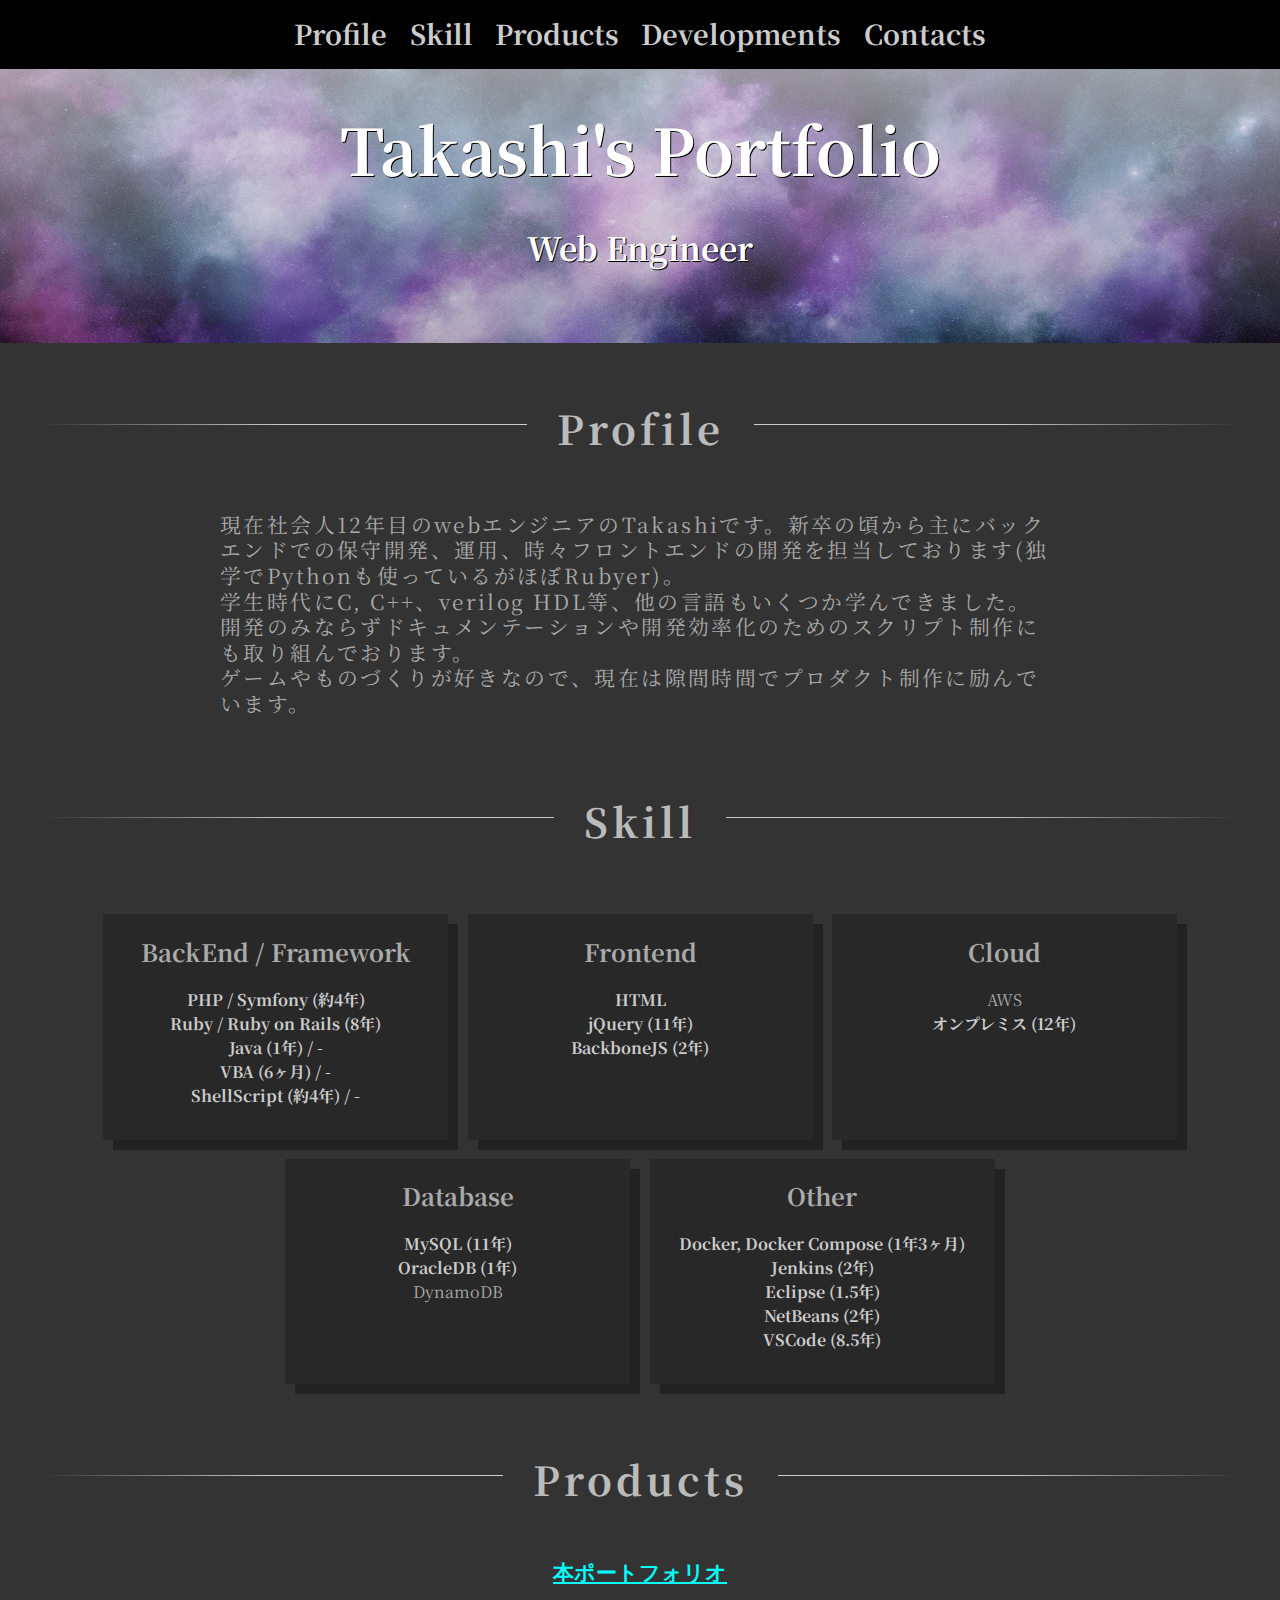
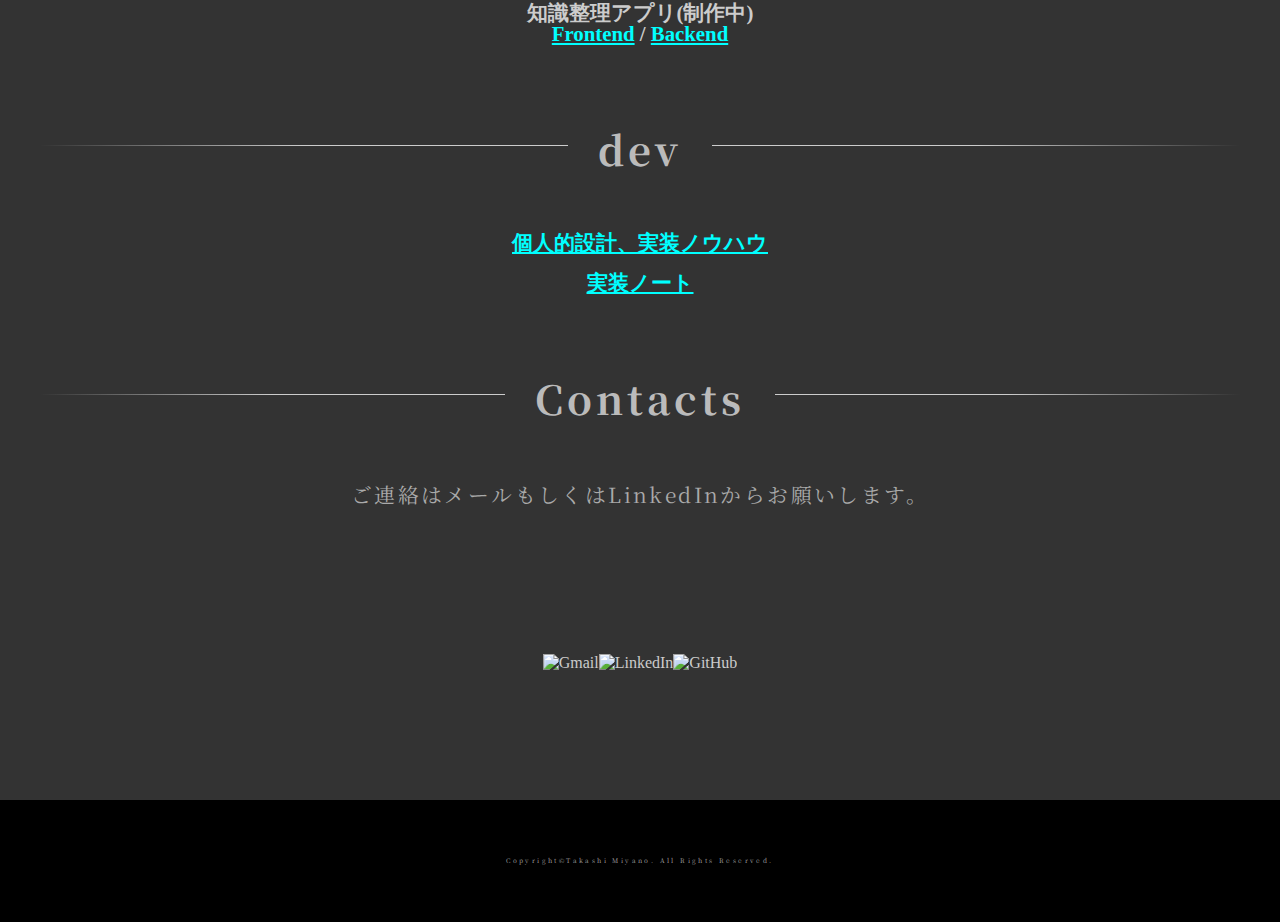
==== commit 07c16c10: "ノウハウ形だけ" ====
--- a/index.html
+++ b/index.html
@@ -106,19 +106,20 @@
 
       <h2 class="c-flex__contents--center c-text--alignCenter" id="products">Products</h2>
       <section class="c-flex__contents--center c-flexWrap">
-        <b class="p-sentensesOnly c-text--alignCenter p-spChar"><a href="https://github.com/notwo/portfolio" target="_blank">本ポートフォリオ</a></b>
+        <b class="p-sentensesOnly c-text--alignCenter p-spChar"><a class="c-color--cyan p-link" href="https://github.com/notwo/portfolio" target="_blank">本ポートフォリオ</a></b>
       </section>
       <section class="c-flex--column c-flex__align--center c-flexWrap">
         <b class="p-sentensesOnly c-text--alignCenter p-spChar">知識整理アプリ(制作中)<br>
-          <a href="https://github.com/notwo/youknowFrontend" target="_blank">Frontend</a>
+          <a class="c-color--cyan p-link"  href="https://github.com/notwo/youknowFrontend" target="_blank">Frontend</a>
           /
-          <a href="https://github.com/notwo/youknow" target="_blank">Backend</a>
+          <a class="c-color--cyan p-link"  href="https://github.com/notwo/youknow" target="_blank">Backend</a>
         </b>
       </section>
 
       <h2 class="c-flex__contents--center c-text--alignCenter" id="developments">dev</h2>
       <section class="c-flex--column c-flex__align--center c-flexWrap">
-        <b class="p-sentensesOnly c-text--alignCenter p-spChar"><a href="note/development.html" target="_blank">実装ノート</a></b>
+        <b class="p-sentensesOnly c-text--alignCenter p-spChar"><a class="c-color--cyan p-link"  href="note/dev-knowledge.html" target="_blank">個人的設計、実装ノウハウ</a></b>
+        <b class="p-sentensesOnly c-text--alignCenter p-spChar"><a class="c-color--cyan p-link"  href="https://notwo.github.io/portfolio/note/development.html" target="_blank">実装ノート</a></b>
       </section>
 
       <h2 class="c-flex__contents--center c-text--alignCenter" id="contacts">Contacts</h2>
@@ -147,6 +148,6 @@
       <p class="p-copyright c-text--alignCenter">Copyright©Takashi Miyano. All Rights Reserved.</p>
     </footer>
 
-    <script type="text/Javascript" src="js/index.js"></script>
+    <script type="text/Javascript" src="js/sp-nav.js"></script>
   </body>
 </html>
--- a/css/index.css
+++ b/css/index.css
@@ -73,6 +73,10 @@
   width: 70%;
 }
 
+.p-link {
+  text-decoration: underline;
+}
+
 .p-contacts {
   margin: 8rem 0;
 }
@@ -176,13 +180,6 @@
     font-size: 1rem;
   }
 
-  header {
-    display: flex;
-    justify-content: end;
-    align-items: center;
-    height: 3.8rem;
-  }
-
   .flex-contents {
     display: flex;
     justify-content: start;
@@ -234,13 +231,6 @@
 
 /* tablet */
 @media screen and (min-width: 415px) and (max-width: 1024px) {
-  header {
-    display: flex;
-    justify-content: end;
-    align-items: center;
-    height: 3.8rem;
-  }
-
   .p-skillbox {
     width: calc(45% - 10px);
     margin: 0.6rem;
--- a/css/components.css
+++ b/css/components.css
@@ -1,5 +1,9 @@
 .c-color--white {
   color: white;
+}
+
+.c-color--cyan {
+  color: cyan;
 }
 
 .c-text--alignCenter {
--- a/css/sp-nav.css
+++ b/css/sp-nav.css
@@ -128,6 +128,13 @@
 
 /* sp */
 @media screen and (max-width: 414px) {
+  header {
+    display: flex;
+    justify-content: end;
+    align-items: center;
+    height: 3.8rem;
+  }
+
   .p-menuWrap {
     display: none;
   }
@@ -146,6 +153,13 @@
 
 /* tablet */
 @media screen and (min-width: 415px) and (max-width: 1024px) {
+  header {
+    display: flex;
+    justify-content: end;
+    align-items: center;
+    height: 3.8rem;
+  }
+
   .p-menuWrap {
     display: none;
   }
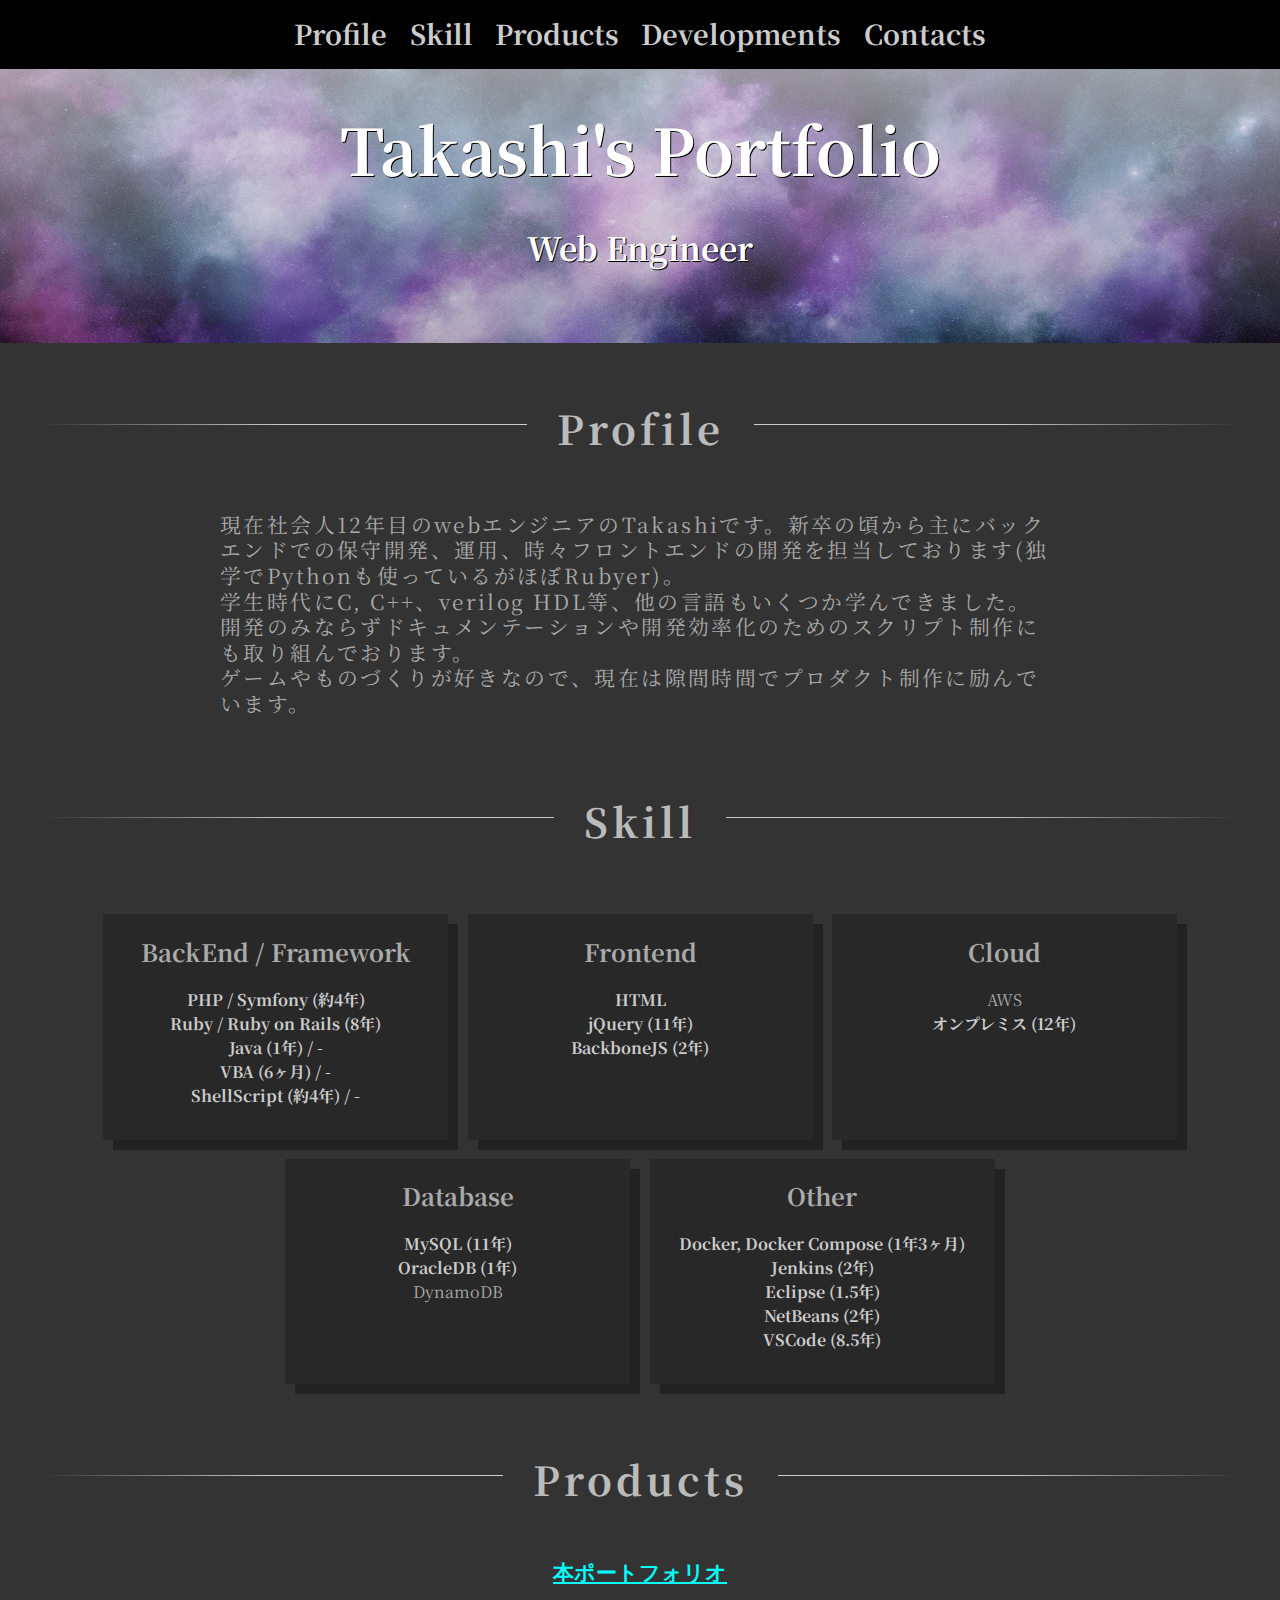
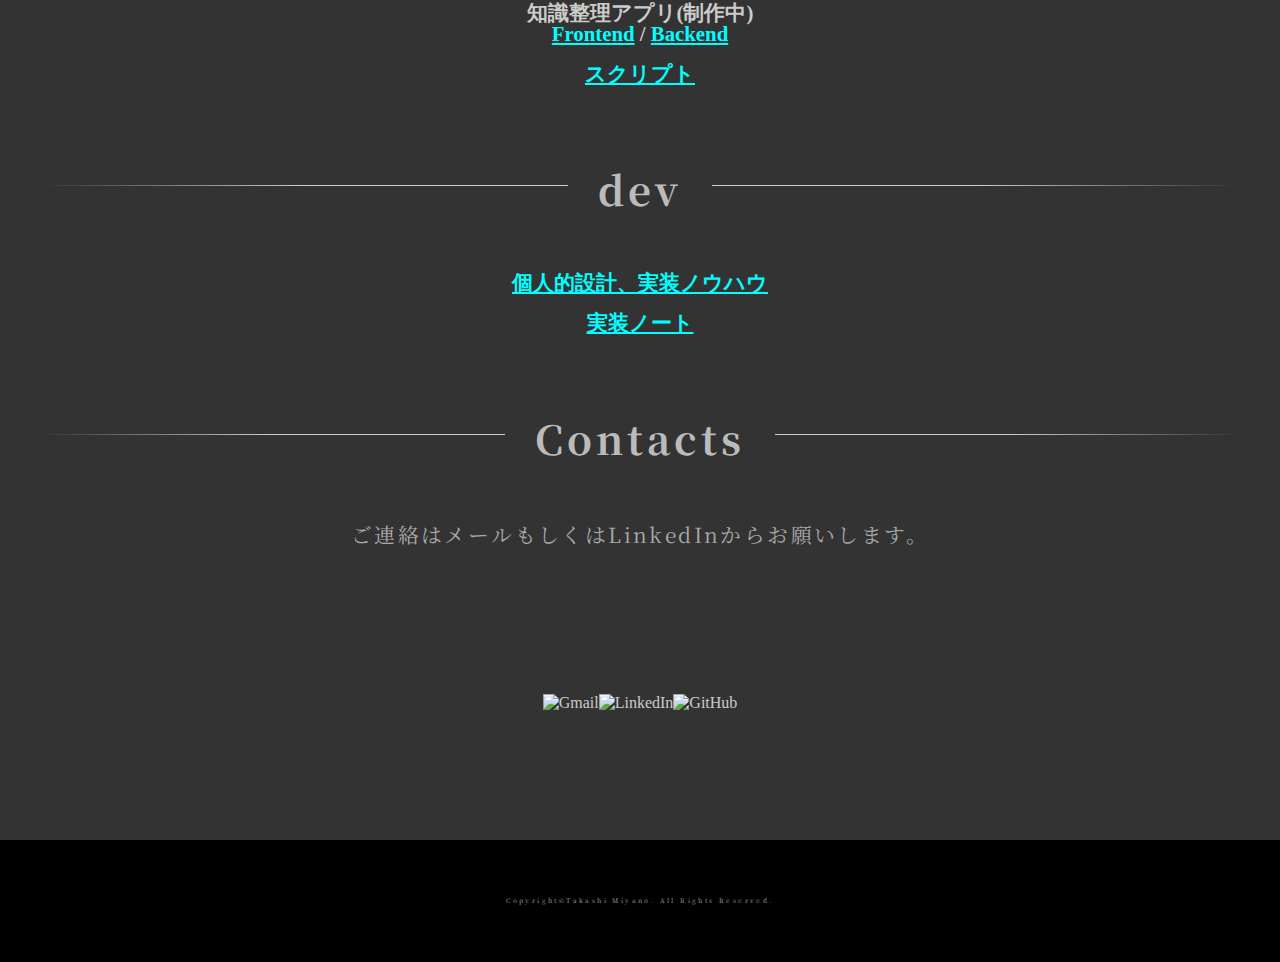
==== commit ada61746: "リンク追加" ====
--- a/index.html
+++ b/index.html
@@ -115,6 +115,9 @@
           <a class="c-color--cyan p-link"  href="https://github.com/notwo/youknow" target="_blank">Backend</a>
         </b>
       </section>
+      <section class="c-flex__contents--center c-flexWrap">
+        <b class="p-sentensesOnly c-text--alignCenter p-spChar"><a class="c-color--cyan p-link" href="https://github.com/notwo/Scripts" target="_blank">スクリプト</a></b>
+      </section>
 
       <h2 class="c-flex__contents--center c-text--alignCenter" id="developments">dev</h2>
       <section class="c-flex--column c-flex__align--center c-flexWrap">
